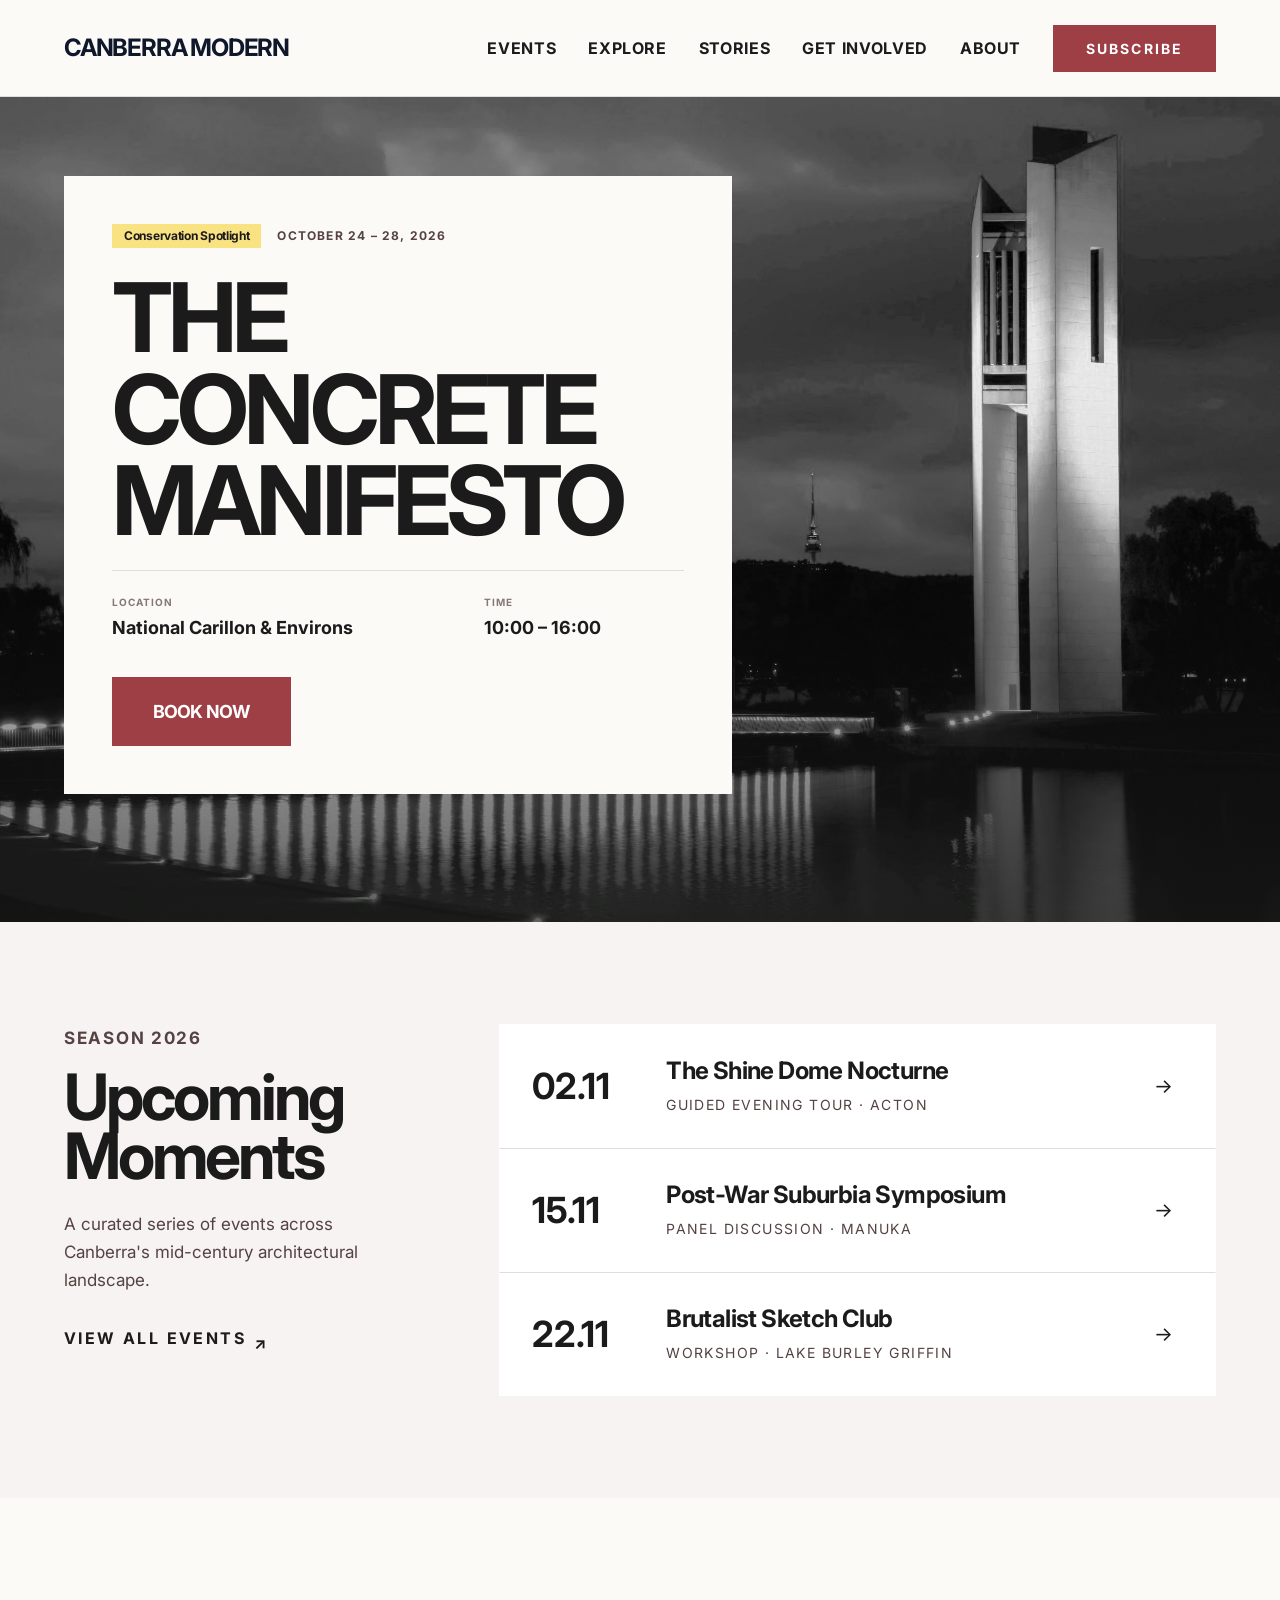
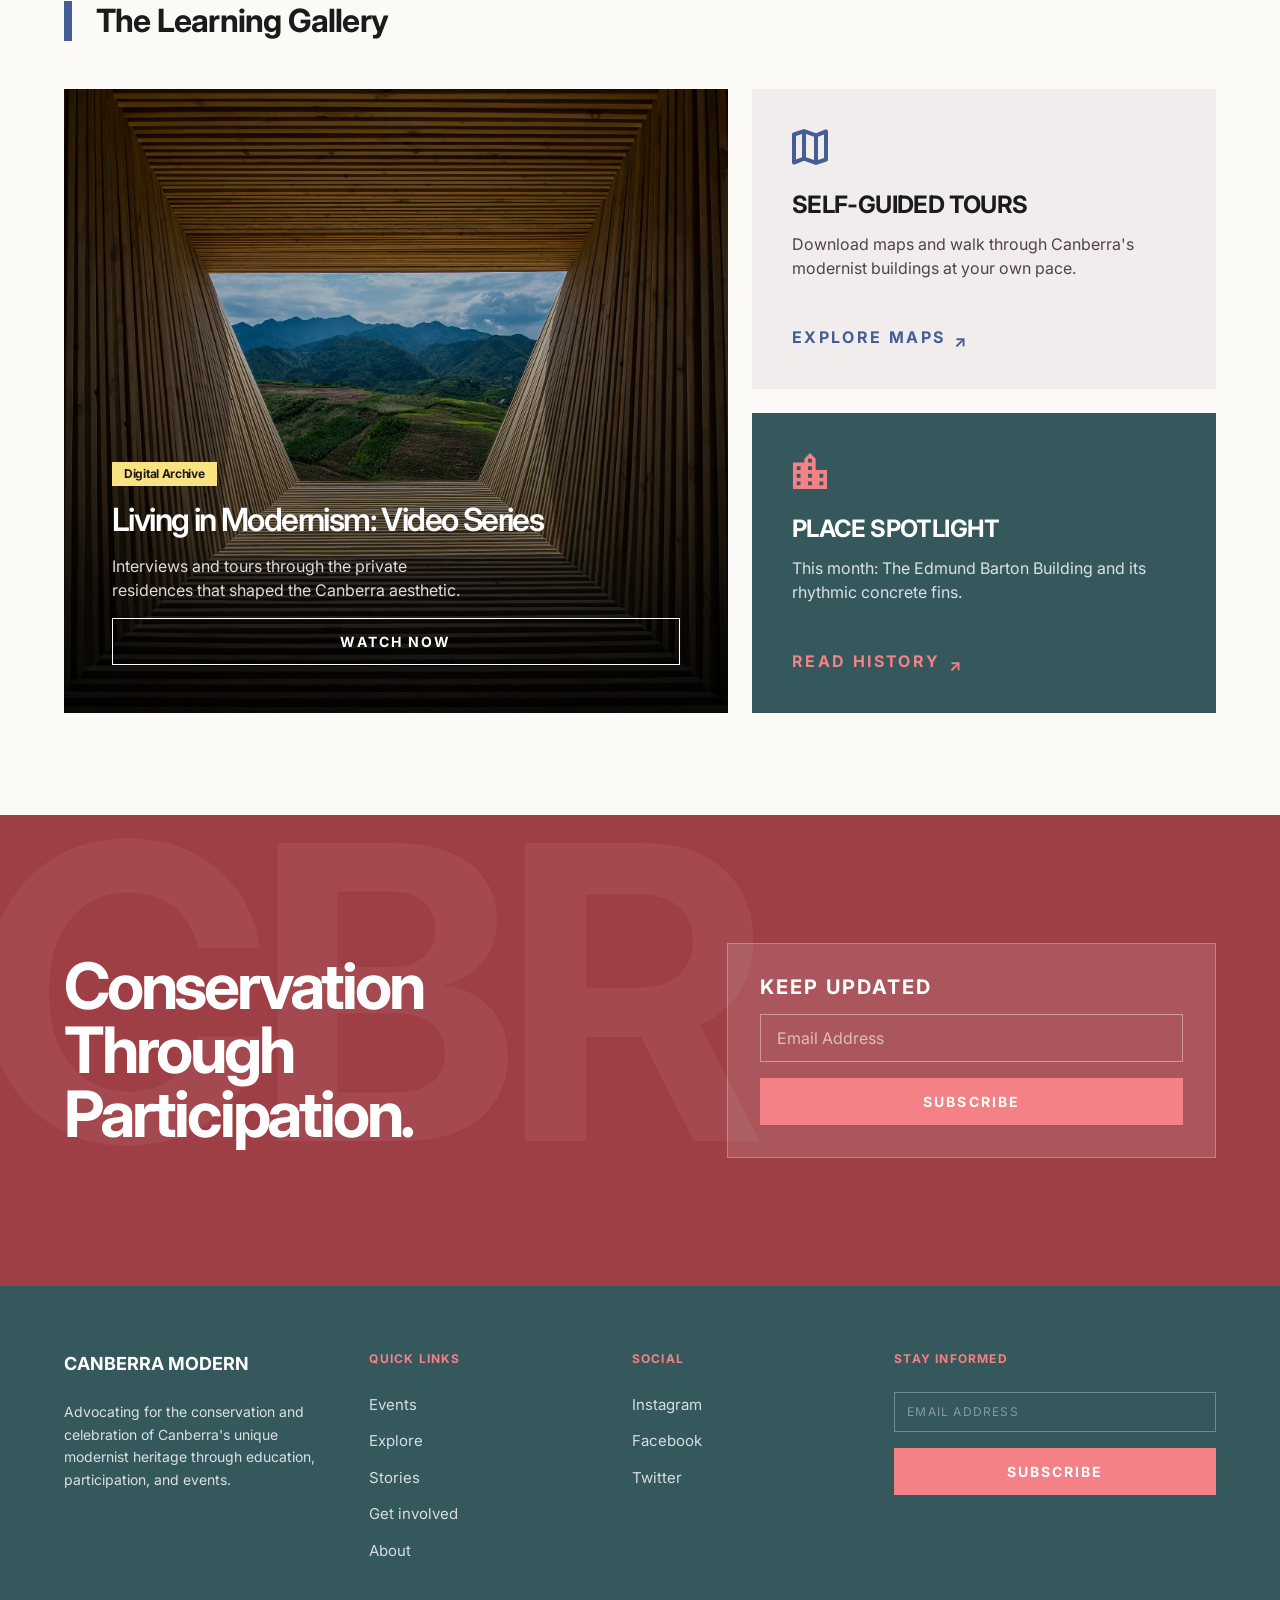
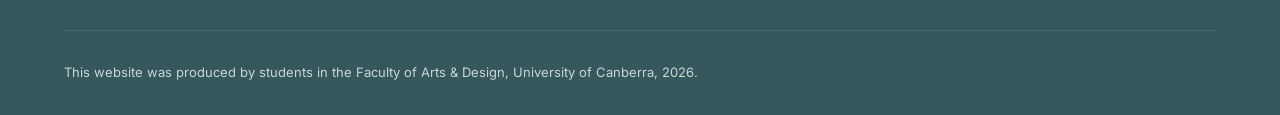
==== index.html @ 708bcdf6 "Move HTML files to root" ====
<!DOCTYPE html>
<html lang="en">
<head>
<meta charset="UTF-8" />
<meta name="viewport" content="width=device-width, initial-scale=1" />
<title>Canberra Modern: Conservation Through Participation</title>
<meta name="description" content="Canberra Modern advocates for the conservation and celebration of Canberra's unique modernist heritage through education, participation, and events." />
<link rel="stylesheet" href="assets/css/styles.css" />
<script src="assets/js/script.js" defer></script>
</head>
<body>

<a class="skip-link" href="#content">Skip to main content</a>

<header class="site-header">
  <div class="container site-header__inner">
    <a href="index.html" class="brand" aria-label="Canberra Modern home">CANBERRA MODERN</a>
    <nav class="nav-primary" aria-label="Primary">
      <ul class="nav-primary__list">
        <li><a class="nav-primary__link" href="events.html">Events</a></li>
        <li><a class="nav-primary__link" href="explore.html">Explore</a></li>
        <li><a class="nav-primary__link" href="stories.html">Stories</a></li>
        <li><a class="nav-primary__link" href="get-involved.html">Get involved</a></li>
        <li><a class="nav-primary__link" href="about.html">About</a></li>
      </ul>
      <a class="btn btn--strong" href="get-involved.html#subscribe">Subscribe</a>
    </nav>
    <button class="menu-button" type="button" data-menu-toggle aria-expanded="false" aria-controls="mobile-menu" aria-label="Open menu">
      <img src="assets/icons/menu-burger.svg" alt="" aria-hidden="true" />
    </button>
  </div>
</header>

<div class="mobile-menu" id="mobile-menu" data-menu aria-hidden="true">
  <div class="mobile-menu__top">
    <span class="brand">CANBERRA MODERN</span>
    <button class="mobile-menu__close" type="button" data-menu-close aria-label="Close menu">
      <img src="assets/icons/menu-close.svg" alt="" aria-hidden="true" />
    </button>
  </div>
  <ul class="mobile-menu__list">
    <li><a class="mobile-menu__link" href="events.html">Events</a></li>
    <li><a class="mobile-menu__link" href="explore.html">Explore</a></li>
    <li><a class="mobile-menu__link" href="stories.html">Stories</a></li>
    <li><a class="mobile-menu__link" href="get-involved.html">Get involved</a></li>
    <li><a class="mobile-menu__link" href="about.html">About</a></li>
  </ul>
  <a class="btn btn--strong mobile-menu__cta" href="get-involved.html#subscribe">Subscribe</a>
</div>

<main id="content">
<!-- Full-bleed hero with the feature card anchored to the bottom — events are the primary user pathway. -->
<section class="home-hero" aria-labelledby="feature-event">
  <div class="home-hero__bg">
    <img src="assets/images/hero-concrete-manifesto.png" alt="The National Carillon: three concrete columns rising above Lake Burley Griffin at dusk." />
  </div>
  <div class="home-hero__card-wrap">
    <div class="container">
      <div class="feature-card">
        <div class="feature-card__head">
          <span class="tag tag--spotlight">Conservation Spotlight</span>
          <span class="feature-card__date">October 24 &ndash; 28, 2026</span>
        </div>
        <h1 id="feature-event" class="feature-card__title">The<br>Concrete<br>Manifesto</h1>
        <dl class="home-hero__meta">
          <div>
            <dt>Location</dt>
            <dd>National Carillon &amp; Environs</dd>
          </div>
          <div>
            <dt>Time</dt>
            <dd>10:00 &ndash; 16:00</dd>
          </div>
        </dl>
        <a class="btn btn--feature" href="event-detail.html">Book Now</a>
      </div>
    </div>
  </div>
</section>

<section class="section section--band" aria-labelledby="upcoming">
  <div class="container">
    <div class="upcoming">
      <div class="upcoming__intro">
        <p class="eyebrow">Season 2026</p>
        <h2 id="upcoming">Upcoming<br>Moments</h2>
        <p>A curated series of events across Canberra's mid-century architectural landscape.</p>
        <a class="link-arrow link-arrow--ink upcoming__see-all" href="events.html">View all events <span class="arrow" aria-hidden="true">&#x2197;</span></a>
      </div>
      <div class="event-rows">
        <a class="event-row" href="event-detail.html">
          <span class="event-row__date">02.11</span>
          <div>
            <h3 class="event-row__title">The Shine Dome Nocturne</h3>
            <p class="event-row__meta">Guided Evening Tour &middot; Acton</p>
          </div>
          <span class="event-row__arrow" aria-hidden="true">&#x2192;</span>
        </a>
        <a class="event-row" href="event-detail.html">
          <span class="event-row__date">15.11</span>
          <div>
            <h3 class="event-row__title">Post-War Suburbia Symposium</h3>
            <p class="event-row__meta">Panel Discussion &middot; Manuka</p>
          </div>
          <span class="event-row__arrow" aria-hidden="true">&#x2192;</span>
        </a>
        <a class="event-row" href="event-detail.html">
          <span class="event-row__date">22.11</span>
          <div>
            <h3 class="event-row__title">Brutalist Sketch Club</h3>
            <p class="event-row__meta">Workshop &middot; Lake Burley Griffin</p>
          </div>
          <span class="event-row__arrow" aria-hidden="true">&#x2192;</span>
        </a>
      </div>
    </div>
  </div>
</section>

<section class="section" aria-labelledby="learning">
  <div class="container">
    <h2 id="learning" class="section-frame">The Learning Gallery</h2>
    <div class="learning">
      <article class="learning__feature">
        <img src="assets/images/living-modernism.png" alt="Interior of a modernist Canberra residence with timber details and split-level living spaces." />
        <div class="learning__feature-content">
          <span class="tag tag--spotlight">Digital Archive</span>
          <h3 class="learning__feature-title">Living in Modernism:
Video Series</h3>
          <p class="learning__feature-desc">Interviews and tours through the private residences that shaped the Canberra aesthetic.</p>
          <a class="btn btn--on-dark" href="stories.html">Watch Now</a>
        </div>
      </article>
      <div class="learning__side">
        <article class="learn-card">
          <div>
            <img class="learn-card__icon" src="assets/icons/tour-arrow.svg" alt="" />
            <h3 class="learn-card__title">Self-Guided Tours</h3>
            <p class="learn-card__desc">Download maps and walk through Canberra's modernist buildings at your own pace.</p>
          </div>
          <a class="link-arrow learn-card__link" href="stories.html">Explore Maps <span class="arrow" aria-hidden="true">&#x2197;</span></a>
        </article>
        <article class="learn-card learn-card--dark">
          <div>
            <img class="learn-card__icon learn-card__icon--amber" src="assets/icons/place-spotlight.svg" alt="" />
            <h3 class="learn-card__title">Place Spotlight</h3>
            <p class="learn-card__desc">This month: The Edmund Barton Building and its rhythmic concrete fins.</p>
          </div>
          <a class="link-arrow link-arrow--pink learn-card__link" href="explore.html">Read History <span class="arrow" aria-hidden="true">&#x2197;</span></a>
        </article>
      </div>
    </div>
  </div>
</section>

<!-- Subscribe CTA placed after editorial content, where engaged visitors land before leaving. -->
<section class="cta-band cta-band--red" aria-labelledby="participation">
  <span class="cta-band__watermark" aria-hidden="true">CBR</span>
  <div class="container">
    <div class="cta-band__inner">
      <h2 id="participation" class="cta-band__title">Conservation
Through
Participation.</h2>
      <form class="subscribe-card" data-subscribe-form novalidate>
        <h3 class="subscribe-card__title">Keep Updated</h3>
        <label class="sr-only" for="home-email">Email address</label>
        <input id="home-email" type="email" required placeholder="Email Address" />
        <button class="btn btn--primary btn--full" type="submit">Subscribe</button>
        <p class="form-feedback" data-form-feedback role="status" aria-live="polite"></p>
      </form>
    </div>
  </div>
</section>
</main>

<footer class="site-footer">
  <div class="container">
    <div class="site-footer__grid">
      <div>
        <p class="site-footer__brand">CANBERRA MODERN</p>
        <p class="site-footer__tagline">Advocating for the conservation and celebration of Canberra's unique modernist heritage through education, participation, and events.</p>
      </div>
      <div>
        <p class="site-footer__heading">Quick Links</p>
        <ul class="site-footer__links">
          <li><a href="events.html">Events</a></li>
          <li><a href="explore.html">Explore</a></li>
          <li><a href="stories.html">Stories</a></li>
          <li><a href="get-involved.html">Get involved</a></li>
          <li><a href="about.html">About</a></li>
        </ul>
      </div>
      <div>
        <p class="site-footer__heading">Social</p>
        <ul class="site-footer__links">
          <li><a href="#" aria-label="Canberra Modern on Instagram (coming soon)">Instagram</a></li>
          <li><a href="#" aria-label="Canberra Modern on Facebook (coming soon)">Facebook</a></li>
          <li><a href="#" aria-label="Canberra Modern on Twitter (coming soon)">Twitter</a></li>
        </ul>
      </div>
      <div>
        <p class="site-footer__heading">Stay Informed</p>
        <form class="site-footer__form" data-subscribe-form novalidate>
          <label class="sr-only" for="footer-email">Email address</label>
          <input id="footer-email" type="email" required placeholder="EMAIL ADDRESS" />
          <button class="btn btn--primary" type="submit">Subscribe</button>
          <p class="form-feedback" data-form-feedback role="status" aria-live="polite"></p>
        </form>
      </div>
    </div>
    <div class="site-footer__bottom">
      This website was produced by students in the Faculty of Arts &amp; Design, University of Canberra, 2026.
    </div>
  </div>
</footer>
</body>
</html>
---- assets/css/styles.css ----
﻿/*
   Canberra Modern Stylesheet
  
   Organisation:
     1. colours, typography, spacing
     2. Base (html / body)
     3. Layout / containers
     4. Header & navigation
     5. Mobile menu
     6. Buttons & links
     7. Tags / chips
     8. Forms
     9. Cards 
    10. Sections 
    11. Footer
    12. Page-specific blocks
    13. Responsive (tablet, mobile)
    14. Utilities
    */

@import url('https://fonts.googleapis.com/css2?family=Inter:ital,wght@0,400;0,500;0,600;0,700;0,800;1,400&display=swap');
@import url('./reset.css');

/*  1. colours, typography, spacing */

:root {
  /* colours */
  --color-bg:          #FBFAF7;   
  --color-card:        #F6F3F2;   
  --color-card-2:      #F0EDEC;   
  --color-card-alt:    #FCF9F8;   
  --color-card-hover:  #EBE6E4;   
  --color-white:       #FFFFFF;
  --color-line:        #E0DED8;   

  /* Ink */
  --color-text:        #1C1B1B;
  --color-muted:       #554242;

  /* Accent palette */
  --color-teal:        #34585C;   
  --color-blue:        #465D94;   
  --color-pink:        #F48186;   
  --color-yellow:      #F9E282;   
  --color-orange:      #EDA384;
  --color-red:         #9E3F45;

  /* Shadows */
  --shadow-sm:  0 1px 2px rgba(0,0,0,0.04);
  --shadow-md:  0 4px 12px rgba(0,0,0,0.06);
  --shadow-lg:  0 10px 30px rgba(0,0,0,0.10);

  /* semantic */
  --surface-page:           var(--color-bg);
  --surface-band:           var(--color-card);
  --surface-card:           var(--color-card-2);
  --surface-card-hover:     var(--color-card-hover);
  --surface-dark:           var(--color-teal);
  --surface-accent-warm:    var(--color-red);
  --surface-accent-cool:    var(--color-blue);

  --ink-strong:             var(--color-text);
  --ink-default:            var(--color-text);
  --ink-muted:              var(--color-muted);
  --ink-on-dark:            var(--color-white);

  --action-primary:         var(--color-pink);
  --action-primary-hover:   #E96E73;
  --action-strong:          var(--color-red);
  --action-strong-hover:    #6D1A23;
  --action-link:            var(--color-blue);
  --action-link-hover:      #3A4F80;

  --border-default:         var(--color-line);

  --focus-ring:             var(--color-blue);

  /* Tag palette */
  --tag-spotlight-bg:       var(--color-yellow);
  --tag-spotlight-ink:      var(--color-text);
  --tag-tour-bg:            var(--color-blue);
  --tag-tour-ink:           var(--color-white);
  --tag-video-bg:           #6E5E06;
  --tag-video-ink:          var(--color-white);
  --tag-news-bg:            #7087C1;
  --tag-news-ink:           var(--color-white);
  --tag-atrisk-bg:          var(--color-red);
  --tag-atrisk-ink:         var(--color-white);
  --tag-free-bg:            var(--color-card-2);
  --tag-free-ink:           var(--color-text);

  /* type */
  --font-sans:        'Inter', 'Helvetica Neue', Arial, Helvetica, sans-serif;
  --font-display:     'Inter', 'Helvetica Neue', Arial, Helvetica, sans-serif;

  /* Type scale */
  --type-hero:        clamp(3.5rem, 7vw, 8rem);
  --type-display:     clamp(3rem, 6vw, 6rem);
  --type-h1:          clamp(2.5rem, 4.5vw, 4.5rem);
  --type-h2:          clamp(2rem, 3.5vw, 3rem);
  --type-h3:          2.25rem;
  --type-h4:          1.5rem;
  --type-h5:          1.25rem;
  --type-date:        2.25rem;
  --type-body:        1rem;
  --type-body-lg:     1.125rem;
  --type-small:       0.875rem;
  --type-eyebrow:     0.75rem;
  --type-label:       0.625rem;

  /* Weights */
  --weight-regular:   400;
  --weight-medium:    500;
  --weight-semibold:  600;
  --weight-bold:      700;
  --weight-extrabold: 800;

  /* Line heights */
  --lh-tight:    1;
  --lh-snug:     1.1;
  --lh-normal:   1.5;
  --lh-loose:    1.625;
  --lh-meta:     1.625;

  /* Letter-spacing */
  --tracking-tight:    -0.05em;
  --tracking-snug:     -0.025em;
  --tracking-normal:   0;
  --tracking-wide:     0.1em;
  --tracking-wider:    0.15em;
  --tracking-widest:   0.2em;

  /* spacing */
  --space-0:  0;
  --space-1:  4px;
  --space-2:  8px;
  --space-3:  12px;
  --space-4:  16px;
  --space-5:  24px;
  --space-6:  32px;
  --space-7:  48px;
  --space-8:  64px;
  --space-9:  96px;
  --space-10: 128px;

  --container-max:   1216px;
  --container-pad:   clamp(16px, 4vw, 32px);
  --section-pad-y:   clamp(48px, 8vw, 128px);

  --radius-0:    0;
  --radius-1:    2px;
  --radius-2:    5px;
  --radius-pill: 999px;

  --tap-min: 44px;

  /* Motion */
  --ease-out:  cubic-bezier(0.2, 0, 0, 1);
  --dur-fast:  120ms;
  --dur:       180ms;
  --dur-slow:  320ms;
}

/* type classes */

.type-hero,
h1.hero {
  font-family: var(--font-display);
  font-weight: var(--weight-bold);
  font-size: var(--type-hero);
  line-height: var(--lh-tight);
  letter-spacing: var(--tracking-tight);
  color: var(--ink-strong);
}

.type-display {
  font-family: var(--font-display);
  font-weight: var(--weight-bold);
  font-size: var(--type-display);
  line-height: var(--lh-tight);
  letter-spacing: var(--tracking-tight);
  color: var(--ink-strong);
}

h1, .type-h1 {
  font-family: var(--font-display);
  font-weight: var(--weight-bold);
  font-size: var(--type-h1);
  line-height: var(--lh-tight);
  letter-spacing: var(--tracking-tight);
  color: var(--ink-strong);
}

h2, .type-h2 {
  font-family: var(--font-display);
  font-weight: var(--weight-bold);
  font-size: var(--type-h2);
  line-height: var(--lh-tight);
  letter-spacing: var(--tracking-snug);
  color: var(--ink-strong);
}

h3, .type-h3 {
  font-family: var(--font-display);
  font-weight: var(--weight-bold);
  font-size: var(--type-h3);
  line-height: 1.1;
  letter-spacing: var(--tracking-snug);
  color: var(--ink-strong);
}

h4, .type-h4 {
  font-family: var(--font-sans);
  font-weight: var(--weight-bold);
  font-size: var(--type-h4);
  line-height: 1.3;
  letter-spacing: var(--tracking-snug);
  color: var(--ink-strong);
}

h5, .type-h5 {
  font-family: var(--font-sans);
  font-weight: var(--weight-bold);
  font-size: var(--type-h5);
  line-height: 1.4;
  letter-spacing: 0;
  color: var(--ink-strong);
}

p, .type-body {
  font-family: var(--font-sans);
  font-weight: var(--weight-regular);
  font-size: var(--type-body);
  line-height: var(--lh-normal);
  color: var(--ink-default);
}

.type-body-lg {
  font-family: var(--font-sans);
  font-size: var(--type-body-lg);
  line-height: var(--lh-loose);
  color: var(--ink-default);
}

.type-small {
  font-family: var(--font-sans);
  font-size: var(--type-small);
  line-height: var(--lh-meta);
  color: var(--ink-muted);
}

.type-eyebrow {
  font-family: var(--font-sans);
  font-weight: var(--weight-bold);
  font-size: var(--type-eyebrow);
  line-height: 1.33;
  letter-spacing: var(--tracking-wide);
  text-transform: uppercase;
  color: var(--ink-strong);
}

.type-label {
  font-family: var(--font-sans);
  font-size: var(--type-label);
  line-height: 1.5;
  letter-spacing: var(--tracking-widest);
  text-transform: uppercase;
  color: var(--ink-muted);
}

.type-date {
  font-family: var(--font-display);
  font-weight: var(--weight-bold);
  font-size: var(--type-date);
  line-height: 1.1;
  letter-spacing: 0;
  color: var(--ink-strong);
}

.type-button {
  font-family: var(--font-sans);
  font-weight: var(--weight-bold);
  font-size: 1rem;
  line-height: 1.5;
  letter-spacing: var(--tracking-wider);
  text-transform: uppercase;
}

/* Quick utility classes */
.color-pink     { color: var(--color-pink); }
.color-sky      { color: var(--color-blue); }
.color-deep-red { color: var(--color-red); }
.color-teal     { color: var(--color-teal); }
.color-muted    { color: var(--ink-muted); }
.color-on-dark  { color: var(--ink-on-dark); }

/*  2. Base  */

html { scroll-behavior: smooth; }
body {
  background: var(--surface-page);
  color: var(--ink-default);
  font-family: var(--font-sans);
  font-size: var(--type-body);
  line-height: var(--lh-normal);
  min-height: 100vh;
  display: flex;
  flex-direction: column;
}
main { flex: 1 0 auto; display: block; }

/*  3. Layout helpers  */
.container {
  width: 100%;
  max-width: var(--container-max);
  margin-inline: auto;
  padding-inline: var(--container-pad);
}
.section {
  padding-block: var(--section-pad-y);
}
.section--band      { background: var(--surface-band); }
.section--dark      { background: var(--surface-dark); color: var(--ink-on-dark); }
.section--accent    { background: var(--surface-accent-warm); color: var(--ink-on-dark); }
.section--page-tone { background: var(--color-card-alt); }
.section--flush     { padding-block: 0; }
.section--snug      { padding-block: clamp(32px, 4vw, 56px); }

.eyebrow {
  font-family: var(--font-sans);
  font-weight: var(--weight-bold);
  font-size: var(--type-eyebrow);
  letter-spacing: var(--tracking-wide);
  text-transform: uppercase;
  color: var(--ink-muted);
}

.divider { height: 1px; background: var(--border-default); border: 0; }

/*  4. Header & navigation  */
.site-header {
  position: sticky; top: 0; z-index: 50;
  background: var(--surface-page);
  border-bottom: 1px solid var(--border-default);
}
.site-header__inner {
  display: flex; align-items: center; justify-content: space-between;
  height: 96px;
  gap: var(--space-6);
}
.brand {
  font-family: var(--font-display);
  font-weight: var(--weight-bold);
  font-size: 1.5rem;
  letter-spacing: var(--tracking-tight);
  color: #0F172A;
  text-transform: uppercase;
  white-space: nowrap;
}
.nav-primary {
  display: flex; gap: var(--space-6); align-items: center;
  margin-inline-start: auto;
}
.nav-primary__list {
  display: flex; gap: var(--space-6); align-items: center;
}
.nav-primary__link {
  font-weight: var(--weight-bold);
  font-size: 1rem;
  letter-spacing: 0.04em;
  text-transform: uppercase;
  color: var(--ink-strong);
  padding: var(--space-2) 0;
  border-bottom: 3px solid transparent;
  transition: color var(--dur) var(--ease-out), border-color var(--dur) var(--ease-out);
}
.nav-primary__link:hover { color: var(--action-link); }
.nav-primary__link[aria-current="page"] {
  border-bottom-color: var(--color-pink);
  color: var(--color-pink);
}
.menu-button {
  display: none;
  width: 44px; height: 44px;
  align-items: center; justify-content: center;
  margin-left: auto;
}
.menu-button img { width: 22px; height: 22px; }

/*  5. Mobile menu  */
.mobile-menu {
  position: fixed; inset: 0;
  background: var(--surface-page);
  z-index: 100;
  display: none;
  flex-direction: column;
  overflow-y: auto;
}
.mobile-menu[aria-hidden="false"] { display: flex; }
.mobile-menu__top {
  display: flex; align-items: center; justify-content: space-between;
  height: 72px;
  padding-inline: 24px;
}
.mobile-menu__close { width: 44px; height: 44px; display: inline-flex; align-items: center; justify-content: center; }
.mobile-menu__close img { width: 20px; height: 20px; }
.mobile-menu__list {
  display: flex; flex-direction: column;
  border-top: 1px solid var(--border-default);
}
.mobile-menu__link {
  display: block;
  padding: 24px;
  border-bottom: 1px solid var(--border-default);
  font-family: var(--font-display);
  font-weight: var(--weight-bold);
  font-size: 1.5rem;
  letter-spacing: var(--tracking-wide);
  text-transform: uppercase;
  color: var(--ink-strong);
}
.mobile-menu__link[aria-current="page"] { color: var(--color-pink); }
.mobile-menu__cta {
  margin: 24px;
}

/*  6. Buttons & links  */
.btn {
  display: inline-flex; align-items: center; justify-content: center;
  gap: var(--space-2);
  min-height: var(--tap-min);
  padding: 12px 32px;
  font-family: var(--font-sans);
  font-weight: var(--weight-bold);
  font-size: 0.875rem;
  letter-spacing: var(--tracking-wider);
  text-transform: uppercase;
  border: 1px solid transparent;
  cursor: pointer;
  transition: background-color var(--dur) var(--ease-out), color var(--dur) var(--ease-out),
              transform var(--dur) var(--ease-out), border-color var(--dur) var(--ease-out);
}
.btn:active { transform: scale(0.985); }

.btn--primary {
  background: var(--action-primary);
  color: var(--color-white);
}
.btn--primary:hover { background: var(--action-primary-hover); }

.btn--strong {
  background: var(--action-strong);
  color: var(--color-white);
}
.btn--strong:hover { background: var(--action-strong-hover); }

.btn--feature {  /* book now hero */
  background: var(--color-red);
  color: var(--color-white);
  padding: 20px 40px;
  font-size: 1.125rem;
  letter-spacing: var(--tracking-tight);
}

.btn--ghost {
  background: transparent;
  color: var(--ink-strong);
  border-color: var(--ink-strong);
}
.btn--ghost:hover { background: var(--ink-strong); color: var(--surface-page); }

.btn--on-dark {
  background: transparent;
  color: var(--color-white);
  border-color: var(--color-white);
}
.btn--on-dark:hover { background: var(--color-white); color: var(--surface-dark); }

.btn--full { width: 100%; }

/* Arrow link — recurring brand link style */
.link-arrow {
  display: inline-flex; align-items: center; gap: var(--space-2);
  font-weight: var(--weight-bold);
  font-size: 1rem;
  letter-spacing: var(--tracking-wider);
  text-transform: uppercase;
  color: var(--action-link);
  transition: color var(--dur) var(--ease-out), letter-spacing var(--dur) var(--ease-out);
}
.link-arrow .arrow {
  display: inline-block;
  transition: transform var(--dur) var(--ease-out);
  width: 15px; height: 15px;
}
.link-arrow:hover { letter-spacing: 0.2em; }
.link-arrow:hover .arrow { transform: translate(2px, -2px); }

.link-arrow--pink  { color: var(--color-pink); }
.link-arrow--white { color: var(--color-white); }
.link-arrow--ink   { color: var(--ink-strong); }

/*  7. Tags / chips  */
.tag {
  display: inline-flex; align-items: center;
  padding: 4px 12px;
  font-family: var(--font-sans);
  font-weight: var(--weight-bold);
  font-size: var(--type-eyebrow);
  letter-spacing: var(--tracking-snug);
  line-height: 16px;
  text-transform: none;
}
.tag--spotlight { background: var(--tag-spotlight-bg); color: var(--tag-spotlight-ink); }
.tag--tour      { background: var(--tag-tour-bg);      color: var(--tag-tour-ink);
                  letter-spacing: var(--tracking-wide); text-transform: uppercase; font-size: var(--type-label); padding: 8px 16px; }
.tag--video     { background: var(--tag-video-bg);     color: var(--tag-video-ink);
                  letter-spacing: var(--tracking-wide); text-transform: uppercase; font-size: var(--type-label); padding: 8px 16px; }
.tag--news      { background: var(--tag-news-bg);      color: var(--tag-news-ink);
                  letter-spacing: var(--tracking-wide); text-transform: uppercase; font-size: var(--type-label); padding: 8px 16px; }
.tag--atrisk    { background: var(--tag-atrisk-bg);    color: var(--tag-atrisk-ink);
                  letter-spacing: var(--tracking-wide); text-transform: uppercase; font-size: var(--type-label); padding: 8px 16px; }
.tag--free      { background: var(--tag-free-bg);      color: var(--tag-free-ink);
                  letter-spacing: var(--tracking-wide); text-transform: uppercase; }
.tag--campaign  { background: var(--color-yellow);     color: var(--color-text);
                  letter-spacing: var(--tracking-wide); text-transform: uppercase; }

/* Filter chips */
.chips {
  display: flex; flex-wrap: wrap; gap: var(--space-3);
}
.chip {
  display: inline-flex; align-items: center;
  min-height: 40px;
  padding: 8px 18px;
  font-weight: var(--weight-bold);
  font-size: 0.875rem;
  letter-spacing: 0.04em;
  text-transform: uppercase;
  background: transparent;
  color: var(--ink-strong);
  border: 1px solid var(--border-default);
  cursor: pointer;
  transition: all var(--dur) var(--ease-out);
}
.chip:hover { border-color: var(--ink-strong); }
.chip[aria-pressed="true"] {
  background: var(--ink-strong);
  color: var(--surface-page);
  border-color: var(--ink-strong);
}

/*  8. Forms  */
.field {
  display: flex; flex-direction: column;
  gap: var(--space-2);
}
.field__label {
  font-size: var(--type-eyebrow);
  font-weight: var(--weight-bold);
  letter-spacing: var(--tracking-wide);
  text-transform: uppercase;
  color: var(--ink-muted);
}
.field__input,
.field input[type="email"],
.field input[type="text"],
.field input[type="search"],
.field textarea,
.field select {
  width: 100%;
  min-height: 48px;
  padding: 12px 16px;
  background: transparent;
  border: 1px solid var(--border-default);
  font-size: 1rem;
  color: var(--ink-strong);
  letter-spacing: 0.02em;
  transition: border-color var(--dur) var(--ease-out);
}
.field input:focus, .field textarea:focus, .field select:focus {
  outline: none; border-color: var(--color-blue);
}
.field--on-dark .field__input,
.field--on-dark input,
.field--on-dark textarea {
  border-color: rgba(255,255,255,0.3);
  color: var(--color-white);
}
.field--on-dark input::placeholder { color: rgba(255,255,255,0.5); letter-spacing: var(--tracking-wide); text-transform: uppercase; font-size: 0.75rem; }

.search-bar {
  display: flex; align-items: center; gap: var(--space-3);
  border: 1px solid var(--border-default);
  padding: 12px 20px;
  background: var(--color-white);
}
.search-bar input { flex: 1; border: 0; outline: none; background: transparent; min-height: 32px; }
.search-bar__icon { font-size: 1.125rem; color: var(--ink-muted); }

.form-feedback {
  margin-top: var(--space-3);
  padding: var(--space-3) var(--space-4);
  font-size: 0.875rem;
}
.form-feedback[data-state="success"] { background: rgba(52,88,92,0.1);  color: var(--color-teal); }
.form-feedback[data-state="error"]   { background: rgba(158,63,69,0.1); color: var(--color-red); }
.form-feedback:empty { display: none; }

/*  9. Cards  */

/* event row */
.event-row {
  display: grid;
  grid-template-columns: 110px 1fr 32px;
  align-items: center;
  gap: var(--space-5);
  padding: 32px;
  background: var(--color-white);
  border: 1px solid transparent;
  box-shadow: inset 4px 0 0 transparent;
  transition: background var(--dur) var(--ease-out),
              box-shadow var(--dur) var(--ease-out);
}
.event-row + .event-row { border-top: 1px solid var(--border-default); }
.event-row:hover,
.event-row:focus-visible {
  background: var(--surface-card);
  box-shadow: inset 4px 0 0 var(--color-red);
  outline: none;
}
.event-row__date {
  font-family: var(--font-display);
  font-weight: var(--weight-bold);
  font-size: var(--type-date);
  color: var(--ink-strong);
  letter-spacing: 0;
  line-height: 1;
}
.event-row__title {
  font-size: 1.5rem;
  font-weight: var(--weight-bold);
  color: var(--ink-strong);
  letter-spacing: var(--tracking-snug);
  line-height: 1.2;
  margin-bottom: 8px;
}
.event-row__meta {
  font-size: 0.875rem;
  letter-spacing: var(--tracking-wide);
  text-transform: uppercase;
  color: var(--ink-muted);
}
.event-row__arrow {
  display: inline-flex;
  width: 24px; height: 24px;
  align-items: center; justify-content: center;
  color: var(--ink-strong);
  font-size: 1.25rem;
  transition: transform var(--dur) var(--ease-out);
}
.event-row:hover .event-row__arrow,
.event-row:focus-visible .event-row__arrow { transform: translateX(4px); }

.card {
  display: flex; flex-direction: column;
  background: var(--surface-page);
}
.card__media {
  position: relative;
  aspect-ratio: 4 / 5;
  background: var(--surface-card);
  overflow: hidden;
}
.card__media img {
  width: 100%; height: 100%;
  object-fit: cover;
  transition: transform var(--dur-slow) var(--ease-out);
}
.card:hover .card__media img { transform: scale(1.03); }
.card__media .tag {
  position: absolute; top: 0; left: 0;
}
.card__body { padding-top: 24px; display: flex; flex-direction: column; gap: 12px; }
.card__eyebrow {
  font-size: var(--type-label);
  font-weight: var(--weight-bold);
  letter-spacing: var(--tracking-wide);
  text-transform: uppercase;
  color: var(--ink-muted);
}
.card__title {
  font-family: var(--font-display);
  font-weight: var(--weight-bold);
  font-size: 1.5rem;
  letter-spacing: var(--tracking-snug);
  line-height: 1.2;
  color: var(--ink-strong);
}
.card__desc {
  font-size: 0.875rem;
  line-height: 1.625;
  color: var(--ink-muted);
}
.card__actions {
  margin-top: var(--space-3);
  display: flex; gap: var(--space-4); align-items: center;
}

.card-grid {
  display: grid;
  grid-template-columns: repeat(3, 1fr);
  gap: clamp(24px, 4vw, 48px);
}

/* Play affordance for video cards */
.play-affordance {
  position: absolute; inset: 0;
  display: grid; place-items: center;
  pointer-events: none;
}
.play-affordance::after {
  content: "";
  width: 64px; height: 64px;
  background: var(--color-white);
  display: block;
  clip-path: polygon(0 0, 100% 50%, 0 100%);
  opacity: 0.95;
  transform: translateX(8px) scale(0.55);
  transform-origin: center;
}
.play-affordance__wrap {
  position: absolute; inset: 0;
  display: grid; place-items: center;
}
.play-affordance__wrap img {
  width: 52px; height: 52px;
}

/* learn cards */
.learn-card {
  display: flex; flex-direction: column; justify-content: space-between;
  padding: 40px;
  min-height: 300px;
  background: var(--surface-card);
  transition: background var(--dur) var(--ease-out), box-shadow var(--dur) var(--ease-out);
}
.learn-card:hover,
.learn-card:focus-within { background: var(--surface-card-hover); box-shadow: var(--shadow-md); }
.learn-card--dark { background: var(--surface-dark); color: var(--ink-on-dark); }
.learn-card--dark:hover,
.learn-card--dark:focus-within { background: #3a6165; box-shadow: var(--shadow-md); }
.learn-card__icon { width: 36px; height: 36px; margin-bottom: 24px; }
.learn-card--dark .learn-card__icon { filter: brightness(0) invert(1); }
.learn-card--dark .learn-card__icon--amber { filter: none; }
.learn-card__title {
  font-size: 1.5rem; font-weight: var(--weight-bold);
  line-height: 1.3; letter-spacing: var(--tracking-snug);
  text-transform: uppercase;
  margin-bottom: 12px;
}
.learn-card--dark .learn-card__title { color: var(--color-white); }
.learn-card__desc {
  font-size: 1rem; line-height: 1.5;
  color: var(--ink-muted);
}
.learn-card--dark .learn-card__desc { color: rgba(255,255,255,0.82); }
.learn-card__link { margin-top: 28px; }

/*  10. Sections  */

.feature-card {
  position: relative;
  background: var(--color-bg);
  padding: 48px;
  max-width: 680px;
  display: flex; flex-direction: column; gap: 24px;
  z-index: 1;
}
.feature-card__head {
  display: flex; flex-wrap: wrap; align-items: center; gap: 16px;
}
.feature-card__date {
  font-weight: var(--weight-bold);
  font-size: 0.75rem;
  letter-spacing: var(--tracking-wide);
  text-transform: uppercase;
  color: var(--ink-muted);
}
.feature-card__title {
  font-family: var(--font-display);
  font-weight: var(--weight-bold);
  font-size: var(--type-display);
  letter-spacing: var(--tracking-tight);
  line-height: 0.95;
  color: var(--ink-strong);
  white-space: pre-line;
  text-transform: uppercase;
}
.feature-card__meta {
  display: grid; grid-template-columns: repeat(2, max-content); gap: 48px;
}
.feature-card__meta dt {
  font-size: 0.625rem;
  letter-spacing: 0.1em;
  text-transform: uppercase;
  color: var(--ink-strong);
  opacity: 0.6;
  margin-bottom: 4px;
}
.feature-card__meta dd {
  font-weight: var(--weight-bold);
  font-size: 1.125rem;
  color: var(--ink-strong);
}
.feature-card .btn { align-self: flex-start; margin-top: var(--space-3); }

/* home hero */
.home-hero {
  position: relative;
  min-height: 825px;
  overflow: hidden;
  background: var(--ink-strong);
  display: flex;
  align-items: flex-end;
}
.home-hero__bg {
  position: absolute; inset: 0;
  overflow: hidden;
}
.home-hero__bg img {
  width: 100%; height: 100%;
  object-fit: cover;
  object-position: center 25%;
  display: block;
  transform: scaleX(-1);
}
.home-hero::after {
  content: "";
  position: absolute; inset: 0;
  background: linear-gradient(to top, rgba(26,28,26,0.7) 0%, rgba(26,28,26,0.1) 55%, transparent 100%);
  pointer-events: none;
}
.home-hero__card-wrap {
  position: relative;
  z-index: 1;
  width: 100%;
  padding-bottom: clamp(80px, 10vw, 140px);
}
.home-hero .feature-card {
  width: clamp(320px, 58%, 760px);
  max-width: none;
  background: var(--surface-page);
}
.home-hero .feature-card__title {
  font-size: clamp(3rem, 7.5vw, 6rem);
}

.home-hero__meta {
  display: grid;
  grid-template-columns: auto auto;
  gap: 0 48px;
  margin: 0;
  padding-top: 24px;
  border-top: 1px solid var(--border-default);
}
.home-hero__meta div {
  display: flex; flex-direction: column; gap: 4px;
}
.home-hero__meta dt {
  font-size: var(--type-label);
  font-weight: var(--weight-bold);
  letter-spacing: var(--tracking-wide);
  text-transform: uppercase;
  color: var(--ink-muted);
  opacity: 0.7;
}
.home-hero__meta dd {
  font-weight: var(--weight-bold);
  font-size: 1.125rem;
  color: var(--ink-strong);
  margin: 0;
}

.upcoming__intro h2 {
  font-size: clamp(2.5rem, 5vw, 4rem);
  line-height: 0.92;
  letter-spacing: var(--tracking-tight);
  margin-top: 16px;
}
.upcoming__intro .eyebrow { margin: 0; }

.upcoming__see-all { margin-top: 32px; }

.hero-text__hint {
  display: flex; align-items: center; gap: 16px;
  margin-top: 24px;
  font-weight: var(--weight-bold);
  font-size: 1rem;
  letter-spacing: var(--tracking-wider);
  text-transform: uppercase;
  color: var(--color-red);
}
.hero-text__hint::after {
  content: "";
  flex: 1;
  height: 1px;
  background: var(--color-red);
}


/* Upcoming Moments two-column layout */
.upcoming {
  display: grid; grid-template-columns: 1fr 2fr;
  gap: clamp(24px, 6vw, 96px);
}
.upcoming__intro h2 { white-space: pre-line; }
.upcoming__intro p { color: var(--ink-muted); margin-top: 24px; margin-bottom: 0; font-size: 1.0625rem; line-height: 1.65; }

.learning {
  display: grid; grid-template-columns: 1.43fr 1fr;
  gap: 24px;
}
.learning__feature {
  position: relative;
  min-height: 600px;
  overflow: hidden;
  background: var(--color-blue);
  color: var(--color-white);
}
.learning__feature img { position: absolute; inset: 0; width: 100%; height: 100%; object-fit: cover; }
.learning__feature::after {
  content: "";
  position: absolute; inset: 0;
  background: linear-gradient(to top, rgba(0,0,0,0.82) 0%, rgba(0,0,0,0.25) 55%, transparent 100%);
}
.learning__feature-content {
  position: relative;
  padding: 48px;
  height: 100%;
  display: flex; flex-direction: column; justify-content: flex-end;
  gap: 16px;
  z-index: 1;
}
.learning__feature-title {
  font-family: var(--font-display);
  font-weight: var(--weight-semibold);
  font-size: clamp(1.5rem, 2.5vw, 2.25rem);
  line-height: 1.1;
  letter-spacing: var(--tracking-tight);
  color: var(--color-white);
}
.learning__feature-desc { font-size: 1rem; line-height: 1.5; color: rgba(255,255,255,0.85); max-width: 36ch; }
.learning__side {
  display: grid; grid-template-rows: 1fr 1fr; gap: 24px;
}
.learning__feature .tag { position: relative; align-self: flex-start; }

.section-frame {
  border: 0;
  border-left: 8px solid var(--color-blue);
  padding: 4px 0 4px 24px;
  display: inline-flex; align-items: center;
  font-family: var(--font-display);
  font-weight: var(--weight-bold);
  font-size: clamp(1.5rem, 2.5vw, 2.25rem);
  letter-spacing: var(--tracking-snug);
  color: var(--ink-strong);
  margin-bottom: 48px;
}

/* Tabs (Stories) */
.tabs {
  display: flex; flex-wrap: wrap; gap: 0;
  margin-top: 32px;
}
.tab {
  padding: 0 0 10px;
  margin-right: 32px;
  font-weight: var(--weight-bold);
  font-size: 0.8125rem;
  letter-spacing: 0.08em;
  text-transform: uppercase;
  background: transparent;
  color: var(--ink-muted);
  border: 0;
  border-bottom: 2px solid transparent;
  transition: color var(--dur) var(--ease-out), border-color var(--dur) var(--ease-out);
}
.tab:last-child { margin-right: 0; }
.tab[aria-pressed="true"] { color: var(--color-red); border-bottom-color: var(--color-red); }
.tab:hover:not([aria-pressed="true"]) { color: var(--ink-strong); }
.stories-divider { border: 0; border-top: 1px solid var(--border-default); margin: 24px 0 0; }

/* Toggle filter (Upcoming / Past Events) */
.toggle-rail {
  display: flex; flex-wrap: wrap; gap: var(--space-7);
  padding-bottom: 16px;
  border-bottom: 1px solid var(--border-default);
  align-items: flex-end;
  justify-content: space-between;
}
.toggle-filter {
  display: flex; gap: 48px;
}
.toggle-filter button {
  font-family: var(--font-display);
  font-weight: var(--weight-bold);
  font-size: clamp(1.5rem, 2.5vw, 1.875rem);
  letter-spacing: var(--tracking-snug);
  color: #DBC0C0;
  background: transparent;
  padding: 0;
  border-bottom: 2px solid transparent;
}
.toggle-filter button[aria-pressed="true"] {
  color: var(--ink-strong);
  border-bottom-color: var(--color-red);
}

/* Accordion (event detail practical info) */
.accordion details {
  border-bottom: 1px solid var(--border-default);
}
.accordion summary {
  list-style: none;
  display: flex; justify-content: space-between; align-items: center;
  padding: 24px 0;
  font-weight: var(--weight-bold);
  font-size: 1.125rem;
  cursor: pointer;
  transition: color var(--dur) var(--ease-out);
}
.accordion summary::-webkit-details-marker { display: none; }
.accordion summary::after {
  content: "+";
  font-size: 1.5rem; font-weight: var(--weight-regular);
  transition: transform var(--dur) var(--ease-out);
}
.accordion details[open] summary::after { content: "−"; }
.accordion details[open] summary { color: var(--color-blue); }
.accordion__content {
  padding: 0 0 24px 0;
  color: var(--ink-muted);
  font-size: 0.9375rem;
  line-height: 1.7;
  max-width: 64ch;
}

/* CTA band */
.cta-band {
  position: relative;
  overflow: hidden;
  padding-block: clamp(72px, 10vw, 128px);
}
.cta-band--red { background: var(--color-red); color: var(--color-white); }
.cta-band--teal { background: var(--color-teal); color: var(--color-white); }
.cta-band--blue { background: var(--color-blue); color: var(--color-white); }
.cta-band--blue .cta-band__title { color: var(--color-white); }
.cta-band--blue .cta-band__title .accent { color: var(--color-pink); }
.cta-band__inner {
  display: grid;
  grid-template-columns: 1.2fr 1fr;
  gap: clamp(24px, 6vw, 96px);
  align-items: center;
  position: relative; z-index: 1;
}
.cta-band__title {
  font-family: var(--font-display);
  font-weight: var(--weight-bold);
  font-size: clamp(2.5rem, 5vw, 4.5rem);
  line-height: 1;
  letter-spacing: var(--tracking-tight);
  white-space: pre-line;
  color: inherit;
}

/* inherit through h/p resets on dark backgrounds */
.cta-band h1, .cta-band h2, .cta-band h3 { color: inherit; }
.cta-band p { color: inherit; }
.cta-band__watermark {
  position: absolute;
  font-family: var(--font-display);
  font-weight: var(--weight-bold);
  font-size: clamp(200px, 32vw, 480px);
  line-height: 1.05;
  letter-spacing: -0.04em;
  color: var(--color-white);
  opacity: 0.05;
  top: -8%;
  left: -2%;
  pointer-events: none;
  white-space: nowrap;
  user-select: none;
}
.subscribe-card {
  position: relative;
  padding: 32px;
  background: rgba(255,255,255,0.12);
  border: 1px solid rgba(255,255,255,0.25);
  display: flex; flex-direction: column; gap: 16px;
}
.subscribe-card__title {
  font-weight: var(--weight-bold);
  font-size: 1.25rem;
  letter-spacing: 0.1em;
  text-transform: uppercase;
  color: inherit;
}
.subscribe-card input {
  width: 100%;
  height: 48px;
  background: transparent;
  border: 1px solid rgba(255,255,255,0.4);
  padding: 0 16px;
  color: var(--color-white);
}
.subscribe-card input::placeholder { color: rgba(255,255,255,0.6); }

/* Membership CTA (Become a Modern Advocate) */
.membership {
  position: relative;
  background: var(--color-blue);
  color: var(--color-white);
  overflow: hidden;
  padding-block: clamp(72px, 10vw, 128px);
}
.membership__pattern {
  position: absolute; inset: 0;
  background: url('../images/cta-pattern.png') center / cover no-repeat;
  opacity: 0.2;
  pointer-events: none;
}
.membership__inner {
  position: relative;
  display: grid; grid-template-columns: 1.5fr 1fr;
  gap: 48px; align-items: center;
}
.membership__title {
  font-family: var(--font-display);
  font-weight: var(--weight-bold);
  font-size: clamp(2.5rem, 5vw, 4rem);
  line-height: 1.05;
  letter-spacing: var(--tracking-tight);
  white-space: pre-line;
}


/* context cards */
.context-grid {
  display: grid; grid-template-columns: repeat(3, 1fr); gap: 24px;
}
.context-card {
  padding: 28px;
  background: var(--surface-card);
  display: flex; flex-direction: column; gap: 12px;
  border-top: 3px solid var(--border-default);
}
.context-card__desc { font-size: 0.9375rem; color: var(--ink-muted); line-height: 1.6; }



/*  11. Footer  */
.site-footer {
  background: var(--surface-dark);
  color: var(--color-white);
  padding-block: 64px 32px;
  margin-top: auto;
}
.site-footer__grid {
  display: grid; grid-template-columns: 1.2fr 1fr 1fr 1.5fr;
  gap: 48px;
}
.site-footer__brand {
  font-family: var(--font-display);
  font-weight: var(--weight-bold);
  font-size: 1.125rem;
  letter-spacing: 0;
  color: var(--color-white);
}
.site-footer__tagline {
  font-size: 0.875rem;
  line-height: 1.625;
  color: rgba(255,255,255,0.82);
  margin-top: 24px;
}
.site-footer__heading {
  font-weight: var(--weight-bold);
  font-size: var(--type-eyebrow);
  letter-spacing: var(--tracking-wide);
  text-transform: uppercase;
  margin-bottom: 24px;
  color: var(--color-pink);
}
.site-footer__links li { margin-bottom: 12px; }
.site-footer__links a {
  font-size: 0.9375rem;
  color: rgba(255,255,255,0.8);
  transition: color var(--dur) var(--ease-out);
}
.site-footer__links a:hover { color: var(--color-pink); }
.site-footer__form {
  display: flex; flex-direction: column; gap: 16px;
}
.site-footer__form input {
  width: 100%; height: 40px;
  background: transparent;
  border: 1px solid rgba(255,255,255,0.3);
  padding: 0 12px;
  color: var(--color-white);
  font-size: 0.75rem;
  letter-spacing: 0.1em;
  text-transform: uppercase;
}
.site-footer__form input::placeholder { color: rgba(255,255,255,0.4); }
.site-footer__bottom {
  margin-top: 56px;
  padding-top: 32px;
  border-top: 1px solid rgba(255,255,255,0.1);
  font-size: 0.8125rem;
  color: rgba(255,255,255,0.75);
  text-align: left;
}

/*  12. Explore page  */

.explore-intro {
  padding-block: clamp(28px, 4vw, 48px);
  border-bottom: 1px solid var(--border-default);
}
.explore-intro__inner {
  display: grid;
  grid-template-columns: 1fr 1.3fr;
  gap: clamp(24px, 5vw, 72px);
  align-items: start;
}
.explore-intro__title {
  font-family: var(--font-display);
  font-weight: var(--weight-bold);
  font-size: clamp(2.25rem, 4.5vw, 4rem);
  letter-spacing: var(--tracking-tight);
  line-height: 0.92;
  text-transform: uppercase;
  color: var(--ink-strong);
  margin: 0 0 14px;
  white-space: pre-line;
}
.explore-intro__stat {
  font-weight: var(--weight-bold);
  font-size: 0.875rem;
  letter-spacing: var(--tracking-wider);
  text-transform: uppercase;
  color: var(--color-red);
  margin: 0;
  padding-top: 14px;
  border-top: 1px solid var(--color-red);
}
.explore-intro__lede {
  font-size: 1.0625rem;
  line-height: 1.65;
  color: var(--ink-muted);
  margin: 0;
  max-width: 52ch;
}

/* Featured place module */
.explore-featured {
  padding-block: clamp(32px, 4vw, 56px);
  border-bottom: 1px solid var(--border-default);
}
.place-feature {
  display: grid;
  grid-template-columns: 1fr 1fr;
  gap: 0;
  overflow: hidden;
  border: 1px solid var(--border-default);
}
.place-feature__media {
  aspect-ratio: 3 / 2;
  overflow: hidden;
  background: var(--surface-card);
}
.place-feature__media img {
  width: 100%; height: 100%;
  object-fit: cover;
  transition: transform var(--dur-slow) var(--ease-out);
}
.place-feature__body {
  padding: clamp(32px, 4.5vw, 56px);
  background: var(--color-card);
  display: flex;
  flex-direction: column;
  gap: 16px;
  justify-content: center;
  border-left: 5px solid var(--color-yellow);
}
.place-feature__meta {
  display: flex; align-items: center; gap: 16px; flex-wrap: wrap;
}
.place-feature__eyebrow {
  font-size: var(--type-label);
  font-weight: var(--weight-bold);
  letter-spacing: var(--tracking-wide);
  text-transform: uppercase;
  color: var(--ink-muted);
  margin: 0;
}
.place-feature__title {
  font-family: var(--font-display);
  font-weight: var(--weight-bold);
  font-size: clamp(2rem, 3.5vw, 3.25rem);
  letter-spacing: var(--tracking-tight);
  line-height: 0.95;
  color: var(--ink-strong);
  margin: 0;
}
.place-feature__desc {
  font-size: 1rem;
  line-height: 1.65;
  color: var(--ink-muted);
  max-width: 44ch;
  margin: 0;
}
.place-feature__actions {
  display: flex; gap: 20px; align-items: center; flex-wrap: wrap;
  margin-top: 8px;
}

/* browse controls */
.explore-browse-controls {
  padding-block: clamp(20px, 3vw, 36px);
  border-bottom: 1px solid var(--border-default);
}
.explore-browse-controls__label {
  margin-bottom: 16px;
}

/* campaigns */
.campaigns {
  padding-block: clamp(32px, 4vw, 56px);
  border-bottom: 1px solid var(--border-default);
}
.campaigns__head {
  display: grid;
  grid-template-columns: 1fr 1.4fr;
  gap: clamp(24px, 5vw, 72px);
  align-items: start;
  margin-bottom: clamp(28px, 4vw, 44px);
  padding-bottom: clamp(20px, 3vw, 28px);
  border-bottom: 1px solid var(--border-default);
}
.campaigns__title {
  font-family: var(--font-display);
  font-weight: var(--weight-bold);
  font-size: clamp(1.75rem, 3vw, 2.5rem);
  letter-spacing: var(--tracking-tight);
  line-height: 1;
  color: var(--ink-strong);
  text-transform: uppercase;
  margin: 0;
}
.campaigns__intro {
  font-size: 1.0625rem;
  line-height: 1.65;
  color: var(--ink-muted);
  margin: 0;
  max-width: 52ch;
}
.campaigns__grid {
  display: grid;
  grid-template-columns: repeat(3, 1fr);
  gap: clamp(20px, 3vw, 32px);
}
.campaign-card {
  display: flex;
  flex-direction: column;
  background: var(--surface-page);
  border: 1px solid var(--border-default);
}
.campaign-card--featured {
  border-top: 4px solid var(--color-red);
}
.campaign-card__media {
  position: relative;
  aspect-ratio: 1 / 1;
  overflow: hidden;
  background: var(--surface-card);
}
.campaign-card__media img {
  width: 100%; height: 100%;
  object-fit: cover;
  transition: transform var(--dur-slow) var(--ease-out);
}
.campaign-card:hover .campaign-card__media img { transform: scale(1.03); }
.campaign-card__media .tag {
  position: absolute; top: 0; left: 0;
}
.campaign-card__body {
  padding: clamp(20px, 2.5vw, 28px);
  display: flex;
  flex-direction: column;
  gap: 12px;
  flex: 1;
}
.campaign-card__meta {
  display: flex;
  align-items: center;
  gap: 12px;
  flex-wrap: wrap;
}
.campaign-card__status {
  font-size: var(--type-eyebrow);
  font-weight: var(--weight-bold);
  letter-spacing: var(--tracking-wide);
  text-transform: uppercase;
  color: var(--ink-muted);
  padding-left: 10px;
  border-left: 2px solid var(--border-default);
}
.campaign-card__title {
  font-family: var(--font-display);
  font-weight: var(--weight-bold);
  font-size: 1.25rem;
  letter-spacing: var(--tracking-snug);
  line-height: 1.2;
  color: var(--ink-strong);
  margin: 0;
}
.campaign-card__goal {
  font-size: 0.875rem;
  line-height: 1.625;
  color: var(--ink-muted);
  margin: 0;
}
.campaign-card__actions {
  display: flex;
  gap: var(--space-4);
  align-items: center;
  flex-wrap: wrap;
  margin-top: auto;
  padding-top: var(--space-3);
}

/*  12c. Additional page blocks (event-detail, place-detail, stories, get-involved, about)  */

.breadcrumb {
  font-size: 0.8125rem;
  letter-spacing: var(--tracking-wide);
  text-transform: uppercase;
  color: var(--ink-muted);
  padding-block: 24px;
}
.breadcrumb a { color: var(--ink-muted); text-decoration: underline; text-underline-offset: 3px; }
.breadcrumb a:hover { color: var(--color-red); }

/* Event detail */
.event-hero { padding-block: 24px 64px; }
.event-hero__grid {
  display: grid; grid-template-columns: 1.2fr 1fr; gap: clamp(24px, 5vw, 80px);
  align-items: start;
}
.event-hero__media { margin: 0; aspect-ratio: 4/3; overflow: hidden; background: var(--surface-card); }
.event-hero__media img { width: 100%; height: 100%; object-fit: cover; display: block; filter: contrast(1.08) brightness(0.97); }
.event-hero__title {
  font-family: var(--font-display); font-weight: var(--weight-bold);
  font-size: clamp(2.5rem, 5.5vw, 4.5rem); line-height: 0.95;
  letter-spacing: var(--tracking-tight); margin-top: 16px;
  white-space: pre-line;
}
.event-hero__lede { font-size: 1.0625rem; line-height: 1.6; color: var(--ink-muted); margin-top: 16px; max-width: 50ch; }
.event-hero__data { display: grid; grid-template-columns: 1fr 1fr; gap: 20px 32px; margin-top: 24px; padding-top: 24px; border-top: 1px solid var(--border-default); }
.event-hero__data dt { font-size: var(--type-label); font-weight: var(--weight-bold); letter-spacing: var(--tracking-wide); text-transform: uppercase; color: var(--ink-muted); margin-bottom: 4px; }
.event-hero__data dd { font-size: 1rem; font-weight: var(--weight-medium); color: var(--ink-strong); }
.event-hero__actions { display: flex; flex-direction: column; align-items: flex-start; gap: 12px; margin-top: 28px; }
.event-hero__seats { display: flex; align-items: center; gap: 6px; font-size: var(--type-small); color: var(--ink-muted); letter-spacing: var(--tracking-wide); text-transform: uppercase; margin: 0; }
.seats__label { color: var(--color-blue); font-weight: var(--weight-bold); }

.event-body { display: grid; grid-template-columns: 2fr 1fr; gap: clamp(32px, 6vw, 80px); }
.event-body__main h2 { font-size: 1.875rem; margin-top: 0; margin-bottom: 16px; letter-spacing: var(--tracking-snug); }
.event-body__main h3 { font-size: 1.25rem; margin-top: 40px; margin-bottom: 12px; letter-spacing: var(--tracking-snug); }
.event-body__main p { font-size: 1rem; line-height: 1.7; color: var(--ink-muted); margin-bottom: 16px; max-width: 64ch; }
.prose-list { list-style: none; padding: 0; margin: 0 0 16px; display: grid; gap: 12px; }
.prose-list li { padding-left: 16px; border-left: 2px solid var(--color-pink); color: var(--ink-muted); line-height: 1.6; }
.prose-list strong { color: var(--ink-strong); margin-right: 8px; }

.event-side-card { background: var(--surface-card); padding: 32px; display: flex; flex-direction: column; gap: 16px; position: sticky; top: 120px; }
.event-side-card + .event-side-card { margin-top: 24px; }
.event-side-card--quiet { background: var(--surface-page); border: 1px solid var(--border-default); }
.event-side-card__eyebrow { font-size: var(--type-label); font-weight: var(--weight-bold); letter-spacing: var(--tracking-wide); text-transform: uppercase; color: var(--ink-muted); margin: 0; }
.event-side-card__price { font-family: var(--font-display); font-weight: var(--weight-bold); font-size: 2.5rem; line-height: 1; color: var(--ink-strong); margin: 0; }
.event-side-card__price span { font-size: 0.875rem; font-family: var(--font-sans); font-weight: var(--weight-medium); color: var(--ink-muted); margin-left: 8px; }
.event-side-card__small { font-size: 0.875rem; color: var(--ink-muted); line-height: 1.5; }
.event-side-card__seats { font-size: var(--type-small); color: var(--ink-muted); letter-spacing: var(--tracking-wide); text-transform: uppercase; margin: 0; }

/* What to expect */
.event-expect { border-top: 1px solid var(--border-default); }
.event-expect__heading {
  font-size: var(--type-eyebrow);
  font-weight: var(--weight-bold);
  letter-spacing: var(--tracking-wider);
  text-transform: uppercase;
  color: var(--ink-muted);
  margin-bottom: 28px;
}
.event-expect__list {
  list-style: none;
  padding: 0;
  margin: 0;
  display: grid;
  grid-template-columns: repeat(3, 1fr);
  gap: clamp(24px, 4vw, 48px);
  border-top: 1px solid var(--border-default);
  padding-top: 32px;
}
.event-expect__item { display: flex; flex-direction: column; gap: 12px; }
.event-expect__num {
  font-family: var(--font-display);
  font-weight: var(--weight-bold);
  font-size: 0.6875rem;
  letter-spacing: var(--tracking-widest);
  text-transform: uppercase;
  color: var(--color-red);
}
.event-expect__title {
  font-family: var(--font-display);
  font-weight: var(--weight-bold);
  font-size: 1.25rem;
  letter-spacing: var(--tracking-snug);
  line-height: 1.2;
  color: var(--ink-strong);
  margin: 0;
}
.event-expect__desc { font-size: 0.9375rem; line-height: 1.65; color: var(--ink-muted); margin: 0; }

/* Event quick facts */
.event-quickfacts {
  display: grid;
  grid-template-columns: 1fr 1fr;
  gap: 0;
  margin-bottom: 28px;
  border: 1px solid var(--border-default);
  border-left: 3px solid var(--color-pink);
}
.event-quickfacts > div { padding: 16px 20px; }
.event-quickfacts > div + div { border-left: 1px solid var(--border-default); }
.event-quickfacts dt { font-size: var(--type-label); font-weight: var(--weight-bold); letter-spacing: var(--tracking-wide); text-transform: uppercase; color: var(--ink-muted); margin-bottom: 6px; }
.event-quickfacts dd { font-size: 0.9375rem; font-weight: var(--weight-medium); color: var(--ink-strong); }

.section-head { display: flex; justify-content: space-between; align-items: baseline; flex-wrap: wrap; gap: 16px; margin-bottom: 40px; }
.section-head h2 { font-size: 2.25rem; margin: 0; letter-spacing: var(--tracking-snug); }

/* Place detail */

.place-quote { max-width: 880px; margin: 0 auto; text-align: center; }
.place-quote blockquote { margin: 0; }
.place-quote p { font-family: var(--font-display); font-weight: var(--weight-bold); font-size: clamp(1.5rem, 3vw, 2.25rem); line-height: 1.3; letter-spacing: var(--tracking-snug); color: var(--ink-strong); }
.place-quote cite { display: block; margin-top: 24px; font-style: normal; font-size: var(--type-label); font-weight: var(--weight-bold); letter-spacing: var(--tracking-wide); text-transform: uppercase; color: var(--color-red); }

.place-body { display: grid; grid-template-columns: 2fr 1fr; gap: clamp(32px, 6vw, 80px); }
.place-body__main h2 { font-size: 1.875rem; margin-top: 0; margin-bottom: 16px; letter-spacing: var(--tracking-snug); }
.place-body__main h2:not(:first-child) { margin-top: 64px; }
.place-body__main p { font-size: 1rem; line-height: 1.7; color: var(--ink-muted); margin-bottom: 16px; max-width: 64ch; }
.context-card__eyebrow { font-family: var(--font-display); font-weight: var(--weight-bold); font-size: 1.75rem; color: var(--color-red); margin: 0 0 8px; line-height: 1; }
.context-card__title { font-weight: var(--weight-bold); font-size: 1.125rem; letter-spacing: var(--tracking-snug); margin: 0 0 8px; }
.context-card p:last-child { font-size: 0.9375rem; line-height: 1.6; color: var(--ink-muted); margin: 0; }

.place-meta { display: grid; gap: 16px; margin: 0; }
.place-meta div { display: grid; grid-template-columns: 100px 1fr; gap: 12px; font-size: 0.9375rem; align-items: baseline; padding-bottom: 12px; border-bottom: 1px solid var(--border-subtle, rgba(0,0,0,0.08)); }
.place-meta div:last-child { border-bottom: 0; }
.place-meta dt { font-size: var(--type-label); font-weight: var(--weight-bold); letter-spacing: var(--tracking-wide); text-transform: uppercase; color: var(--ink-muted); }
.place-meta dd { color: var(--ink-strong); font-weight: var(--weight-medium); }

.card-grid--2 { grid-template-columns: 1fr 1fr; }

/* stories */
.hero-stories { font-family: var(--font-display); font-weight: var(--weight-bold); font-size: clamp(3rem, 7vw, 7rem); line-height: 0.92; letter-spacing: var(--tracking-tight); white-space: pre-line; margin-top: 12px; max-width: 12ch; }
.hero-stories__desc { font-size: 1.125rem; line-height: 1.6; color: var(--ink-muted); margin-top: 24px; max-width: 60ch; }

.feature-essay { display: grid; grid-template-columns: 1fr 1fr; gap: 0; background: var(--ink-strong); color: var(--color-white); align-items: stretch; }
.feature-essay__media { aspect-ratio: 4/3; }
.feature-essay__media img { width: 100%; height: 100%; object-fit: cover; }
.feature-essay__body { padding: clamp(32px, 5vw, 64px); display: flex; flex-direction: column; gap: 16px; justify-content: center; }
.feature-essay__title { font-family: var(--font-display); font-weight: var(--weight-bold); font-size: clamp(2rem, 4vw, 3.25rem); line-height: 1; letter-spacing: var(--tracking-tight); white-space: pre-line; color: inherit; }
.feature-essay__body .btn { align-self: flex-start; }
.feature-essay p { color: inherit; }

.contribute { display: grid; grid-template-columns: 1.2fr 1fr; gap: clamp(32px, 6vw, 80px); align-items: start; }
.contribute__title { font-size: clamp(2rem, 4vw, 3rem); line-height: 1; letter-spacing: var(--tracking-tight); white-space: pre-line; margin-top: 12px; margin-bottom: 20px; }
.contribute__body { font-size: 1rem; line-height: 1.7; color: var(--ink-muted); margin-bottom: 32px; max-width: 48ch; }
.contribute__types { list-style: none; padding: 0; margin: 0; display: flex; flex-direction: column; gap: 8px; }
.contribute__type-item { display: flex; flex-direction: column; gap: 6px; padding: 20px 16px 20px 20px; border-bottom: 1px solid var(--border-default); border-left: 3px solid var(--color-red); }
.contribute__type-label { font-family: var(--font-sans); font-weight: var(--weight-bold); font-size: 0.9375rem; letter-spacing: 0.04em; text-transform: uppercase; color: var(--ink-strong); }
.contribute__type-desc { font-size: 0.875rem; line-height: 1.65; color: var(--ink-muted); margin: 0; }

/* Story card visual overrides */
.card-grid--stories { gap: clamp(20px, 3vw, 32px); }
.card-grid--related .card__media img { filter: grayscale(100%) contrast(1.08); }

.story-card .card__media { aspect-ratio: 4 / 3; }

.story-card .card__media img {
  filter: grayscale(100%) contrast(1.08);
}

.story-card .card__body {
  padding-top: 12px;
  gap: 6px;
}

.story-card .card__title {
  text-transform: uppercase;
  font-size: 1rem;
  line-height: 1.15;
}

.story-card .card__actions { margin-top: 8px; }

.newsletter { display: flex; flex-direction: column; gap: 0; }
.newsletter__row { display: flex; border: 1px solid rgba(255,255,255,0.35); }
.newsletter__row input { flex: 1; min-height: 52px; padding: 0 20px; background: rgba(255,255,255,0.08); border: 0; color: var(--color-white); letter-spacing: var(--tracking-wide); text-transform: uppercase; font-size: 0.8125rem; font-family: var(--font-sans); }
.newsletter__row input::placeholder { color: rgba(255,255,255,0.5); }
.newsletter__row input:focus { outline: none; background: rgba(255,255,255,0.12); }
.newsletter__row:focus-within { outline: 2px solid rgba(255,255,255,0.6); outline-offset: 2px; }
.newsletter__row .btn--on-dark { flex-shrink: 0; border: 0; border-left: 1px solid rgba(255,255,255,0.35); padding-inline: 28px; }
.newsletter .form-feedback { margin-top: 12px; }
.form-feedback--on-dark { background: rgba(255,255,255,0.1); color: var(--color-white); }

/* Get involved */
.eyebrow--on-dark { color: var(--color-pink); }
.feature-essay__body .eyebrow--on-dark { color: rgba(255,255,255,0.65); }

.involve-hero {
  background: var(--color-blue);
  color: var(--color-white);
  padding-block: clamp(52px, 7vw, 88px);
  position: relative;
  overflow: hidden;
  z-index: 0;
}
.involve-hero::after {
  content: '06';
  position: absolute;
  right: clamp(-24px, 1vw, 8px);
  bottom: -0.12em;
  font-family: var(--font-display);
  font-weight: var(--weight-bold);
  font-size: clamp(160px, 28vw, 340px);
  line-height: 1;
  letter-spacing: -0.05em;
  color: rgba(255,255,255,0.055);
  pointer-events: none;
  user-select: none;
  z-index: -1;
}
.involve-hero .eyebrow { color: var(--color-pink); margin: 0; }
.involve-hero__title {
  font-family: var(--font-display);
  font-weight: var(--weight-bold);
  font-size: clamp(2.75rem, 7vw, 6.5rem);
  line-height: 0.9;
  letter-spacing: var(--tracking-tight);
  color: var(--color-white);
  margin-top: 16px;
}
.involve-hero__desc {
  font-size: clamp(1rem, 1.5vw, 1.125rem);
  line-height: 1.65;
  color: rgba(255,255,255,0.9);
  max-width: 58ch;
  margin-top: 24px;
  margin-bottom: 0;
}
.involve-hero__prompt {
  font-size: 0.8125rem;
  font-weight: var(--weight-bold);
  letter-spacing: var(--tracking-wide);
  text-transform: uppercase;
  color: rgba(255,255,255,0.5);
  margin-top: clamp(20px, 3vw, 32px);
  margin-bottom: 0;
}
.involve-nav {
  display: flex;
  flex-wrap: wrap;
  margin-top: clamp(16px, 2.5vw, 24px);
}
.involve-nav__item {
  display: flex;
  align-items: center;
  gap: 10px;
  padding: 18px 24px;
  font-weight: var(--weight-bold);
  font-size: 0.8125rem;
  letter-spacing: var(--tracking-wide);
  text-transform: uppercase;
  color: rgba(255,255,255,0.88);
  background: rgba(0,0,0,0.1);
  border-right: 1px solid rgba(255,255,255,0.18);
  border-bottom: 2px solid transparent;
  transition: color var(--dur) var(--ease-out), background var(--dur) var(--ease-out), border-bottom-color var(--dur) var(--ease-out);
}
.involve-nav__item:last-child { border-right: 0; }
.involve-nav__item span { font-size: 0.6875rem; color: var(--color-pink); letter-spacing: var(--tracking-widest); }
.involve-nav__item:hover {
  color: var(--color-white);
  background: rgba(0,0,0,0.2);
  border-bottom-color: var(--color-pink);
}
.involve-nav__item:focus-visible {
  outline: 2px solid var(--color-white);
  outline-offset: 2px;
}

/* bento grid */
.involve-layout {
  display: grid;
  grid-template-columns: repeat(12, 1fr);
  gap: 1px;
  background: var(--border-default);
  border: 1px solid var(--border-default);
}
.involve-block--subscribe .involve-form { margin-top: auto; }

.involve-block {
  padding: clamp(32px, 4vw, 52px);
  background: var(--surface-page);
  display: flex;
  flex-direction: column;
  gap: 16px;
}

/* Column spans */
.involve-block--subscribe { grid-column: span 7; }
.involve-block--follow    { grid-column: span 5; background: var(--surface-band); }

/* support block */
.involve-block--support {
  grid-column: span 12;
  background: var(--color-teal);
  color: var(--color-white);
  display: grid;
  grid-template-columns: 1.4fr 1fr;
  gap: clamp(32px, 6vw, 80px);
  align-items: center;
  padding: clamp(48px, 6vw, 80px);
}

/* Half blocks (Volunteer + Partner) */
.involve-block--half { grid-column: span 6; }

/* contact block */
.involve-block--contact {
  grid-column: span 12;
  display: grid;
  grid-template-columns: 1fr 2fr;
  gap: clamp(32px, 6vw, 64px);
  align-items: start;
}

.involve-block__num {
  font-family: var(--font-display);
  font-weight: var(--weight-bold);
  font-size: 0.75rem;
  letter-spacing: var(--tracking-widest);
  text-transform: uppercase;
  color: var(--color-red);
  display: block;
  margin: 0;
  line-height: 1;
}
.involve-block--support .involve-block__num { color: var(--color-pink); }

.involve-block h2,
.involve-block__heading {
  font-family: var(--font-display);
  font-weight: var(--weight-bold);
  font-size: clamp(1.75rem, 2.5vw, 2.25rem);
  line-height: 1;
  letter-spacing: var(--tracking-tight);
  color: var(--ink-strong);
  margin: 0;
}
.involve-block--support .involve-block__heading {
  font-size: clamp(2.5rem, 5vw, 4rem);
  color: var(--color-white);
}

.involve-block p,
.involve-block__desc {
  font-size: 0.9375rem;
  line-height: 1.6;
  color: var(--ink-muted);
  margin: 0;
}
.involve-block--support p,
.involve-block--support .involve-block__desc { color: rgba(255,255,255,0.82); }

.involve-block .form-feedback { margin-top: var(--space-3); }
.involve-block__btn { align-self: flex-start; margin-top: auto; }

/* Support card internals */
.involve-support__body { display: flex; flex-direction: column; gap: 16px; }
.involve-support__cta { display: flex; flex-direction: column; gap: 20px; align-items: flex-start; }
.involve-support__price {
  font-size: 0.8125rem;
  font-weight: var(--weight-bold);
  letter-spacing: var(--tracking-wide);
  text-transform: uppercase;
  color: rgba(255,255,255,0.82);
  line-height: 1;
  margin: 0;
}
.involve-support__amount {
  font-family: var(--font-display);
  font-weight: var(--weight-bold);
  font-size: clamp(3rem, 6vw, 5rem);
  line-height: 0.9;
  letter-spacing: var(--tracking-tight);
  color: var(--color-white);
  display: block;
  margin-bottom: 6px;
}
.involve-support__perks {
  list-style: none;
  padding: 0;
  margin: 0;
  display: flex;
  flex-direction: column;
  gap: 8px;
}
.involve-support__perks li {
  font-size: 0.875rem;
  color: rgba(255,255,255,0.82);
  padding-left: 20px;
  position: relative;
  margin: 0;
}
.involve-support__perks li::before {
  content: '—';
  position: absolute;
  left: 0;
  color: var(--color-pink);
}

/* Contact card internals */
.involve-contact__intro { display: flex; flex-direction: column; gap: 12px; }
.involve-contact__fields { display: grid; grid-template-columns: 1fr 1fr; gap: 16px; }
.involve-form--contact { display: flex; flex-direction: column; gap: 20px; }
.involve-contact__actions { display: flex; align-items: center; gap: 24px; flex-wrap: wrap; }
.involve-contact__actions .form-feedback { margin-top: 0; }

/* Subscribe form: inline email + button */
.involve-form {
  display: flex;
  flex-direction: column;
  gap: 0;
}
.involve-form input[type="email"], .involve-form input[type="text"], .involve-form textarea {
  min-height: 48px; padding: 12px 16px;
  border: 1px solid var(--border-default); background: var(--surface-page);
  font-family: var(--font-sans); font-size: 0.9375rem;
}
.involve-form__row {
  display: flex;
  border: 1px solid var(--border-default);
}
.involve-form__row input[type="email"] {
  flex: 1;
  min-height: 52px;
  padding: 12px 20px;
  border: 0;
  background: transparent;
  font-family: var(--font-sans);
  font-size: 0.9375rem;
  color: var(--ink-strong);
}
.involve-form__row input[type="email"]::placeholder {
  color: #887272;
  letter-spacing: 0.08em;
  font-size: 0.8125rem;
  text-transform: uppercase;
}
.involve-form__row .btn { flex-shrink: 0; min-height: 52px; }

.follow-list { list-style: none; padding: 0; margin: 0; display: grid; gap: 12px; }
.follow-list a { font-family: var(--font-display); font-weight: var(--weight-bold); font-size: 1.25rem; display: inline-flex; align-items: center; gap: 8px; color: var(--ink-strong); }
.follow-list a:hover { color: var(--color-red); }

/* anchor offset for sticky header */
.involve-block,
#content {
  scroll-margin-top: 112px;
}
@media (max-width: 768px) {
  .involve-block,
  #content {
    scroll-margin-top: 88px;
  }
}

.about-hero {
  display: grid;
  grid-template-columns: 1fr 1fr;
  min-height: 580px;
  background: var(--color-bg);
}
.about-hero__content {
  display: flex;
  align-items: center;
  padding: clamp(64px, 8vw, 120px) clamp(24px, 5vw, 80px);
  border-right: 1px solid var(--border-default);
}
.about-hero__inner {
  display: flex;
  flex-direction: column;
  gap: 24px;
  max-width: 520px;
}
.about-hero__title {
  font-family: var(--font-display);
  font-weight: var(--weight-bold);
  font-size: clamp(2.5rem, 5vw, 4.5rem);
  line-height: 0.95;
  letter-spacing: var(--tracking-tight);
  white-space: pre-line;
  color: var(--ink-strong);
  margin: 0;
}
.about-hero__motto {
  font-family: var(--font-display);
  font-weight: var(--weight-bold);
  font-size: 1.125rem;
  letter-spacing: var(--tracking-snug);
  color: var(--color-red);
  border-left: 4px solid var(--color-red);
  padding-left: 16px;
  margin: 0;
  line-height: 1.3;
}
.about-hero__lede {
  font-size: 1.0625rem;
  line-height: 1.65;
  color: var(--ink-muted);
  max-width: 52ch;
  margin: 0;
}
.about-hero__media {
  position: relative;
  overflow: hidden;
}
.about-hero__media img {
  width: 100%;
  height: 100%;
  object-fit: cover;
  display: block;
}

.about-motto {
  background: var(--color-blue);
  color: var(--color-white);
  padding-block: clamp(64px, 8vw, 112px);
}
.about-motto .eyebrow { color: var(--color-pink); }
.about-motto h2,
.about-motto p { color: inherit; }
.about-motto__accent { color: var(--color-pink); }
.about-motto__inner {
  display: grid;
  grid-template-columns: 1fr 1fr;
  gap: clamp(40px, 6vw, 96px);
  align-items: start;
}
.about-motto__title {
  font-family: var(--font-display);
  font-weight: var(--weight-bold);
  font-size: clamp(2.75rem, 5.5vw, 5.5rem);
  line-height: 0.92;
  letter-spacing: var(--tracking-tight);
  white-space: pre-line;
  color: var(--color-white);
  margin: 0;
}
.about-motto__body {
  font-size: 1.0625rem;
  line-height: 1.7;
  color: rgba(255,255,255,0.82);
  max-width: 56ch;
  margin: 0;
  padding-top: 8px;
}

.about-pillars {
  display: grid;
  grid-template-columns: repeat(4, 1fr);
  gap: 1px;
  background: var(--border-default);
  outline: 1px solid var(--border-default);
  margin-top: 40px;
}
.about-pillar {
  --card-accent: var(--color-pink);
  padding: 32px 24px;
  background: var(--surface-page);
  display: flex;
  flex-direction: column;
  gap: 16px;
  transition: box-shadow var(--dur) var(--ease-out);
}
.about-pillar:hover {
  box-shadow: inset 3px 0 0 var(--card-accent);
}
.about-pillar--events   { --card-accent: var(--color-pink); }
.about-pillar--stories  { --card-accent: var(--color-blue); }
.about-pillar--advocacy { --card-accent: var(--color-teal); }
.about-pillar--guides   { --card-accent: var(--color-orange); }
.about-pillar__num {
  font-family: var(--font-display);
  font-weight: var(--weight-bold);
  font-size: 0.6875rem;
  letter-spacing: var(--tracking-widest);
  text-transform: uppercase;
  color: var(--card-accent);
  display: block;
}
.about-pillar__title {
  font-family: var(--font-display);
  font-weight: var(--weight-bold);
  font-size: 1.625rem;
  letter-spacing: var(--tracking-snug);
  color: var(--ink-strong);
  margin: 0;
  border-top: 4px solid var(--card-accent);
  padding-top: 16px;
}
.about-pillar__desc {
  font-size: 0.9375rem;
  line-height: 1.6;
  color: var(--ink-muted);
  margin: 0;
  flex: 1;
}

.about-partners {
  display: grid;
  grid-template-columns: 1fr 1.8fr;
  gap: clamp(40px, 6vw, 96px);
  align-items: start;
}
.about-partners__title {
  font-family: var(--font-display);
  font-weight: var(--weight-bold);
  font-size: clamp(2rem, 4vw, 3.5rem);
  line-height: 0.95;
  letter-spacing: var(--tracking-tight);
  margin: 4px 0 16px;
  white-space: pre-line;
  color: var(--ink-strong);
}
.about-partners__note {
  font-size: 0.875rem;
  line-height: 1.6;
  color: var(--ink-muted);
  max-width: 36ch;
  margin: 0;
}
.about-partners__logos {
  display: flex;
  flex-direction: column;
  gap: 28px;
}

.partners-grid {
  list-style: none;
  padding: 0;
  margin: 0;
  display: grid;
  grid-template-columns: repeat(3, 1fr);
  gap: 10px;
}

.partner-card {
  background: var(--color-white);
  border: 1px solid var(--border-default);
  padding: 24px 20px 18px;
  display: flex;
  flex-direction: column;
  gap: 0;
  transition: border-color 0.2s ease, box-shadow 0.2s ease;
}
.partner-card:hover {
  border-color: var(--ink-strong);
  box-shadow: var(--shadow-md);
}

.partner-card__logo-wrap {
  height: 68px;
  display: flex;
  align-items: center;
  justify-content: flex-start;
  flex: 1;
}
.partner-card__img {
  max-height: 100%;
  max-width: 100%;
  width: auto;
  height: auto;
  object-fit: contain;
  object-position: left center;
  opacity: 0.75;
  transition: opacity 0.2s ease;
}
.partner-card:hover .partner-card__img {
  opacity: 1;
}

.partner-card__meta {
  display: flex;
  flex-direction: column;
  gap: 3px;
  border-top: 1px solid var(--border-default);
  padding-top: 12px;
  margin-top: 16px;
}
.partner-card__category {
  font-size: var(--type-eyebrow);
  font-weight: var(--weight-semibold);
  letter-spacing: var(--tracking-wide);
  text-transform: uppercase;
  color: var(--ink-muted);
  line-height: 1.4;
}
.partner-card__name {
  font-size: 0.8125rem;
  font-weight: var(--weight-semibold);
  color: var(--ink-strong);
  line-height: 1.35;
}

.partners-also {
  display: flex;
  align-items: baseline;
  flex-wrap: wrap;
  gap: 8px 12px;
  padding-top: 20px;
  border-top: 1px solid var(--border-default);
}
.partners-also__label {
  font-size: var(--type-eyebrow);
  font-weight: var(--weight-semibold);
  letter-spacing: var(--tracking-wide);
  text-transform: uppercase;
  color: var(--ink-muted);
  white-space: nowrap;
  flex-shrink: 0;
  margin: 0;
}
.partners-also__list {
  list-style: none;
  padding: 0;
  margin: 0;
  display: flex;
  flex-wrap: wrap;
  gap: 0;
}
.partners-also__list li {
  font-size: 0.875rem;
  color: var(--ink-muted);
  line-height: 1.6;
}
.partners-also__list li:not(:last-child)::after {
  content: ',\00a0';
}

.about-contact { display: grid; grid-template-columns: 1.4fr 1fr; gap: clamp(32px, 6vw, 80px); align-items: start; }
.about-contact__info { display: flex; flex-direction: column; gap: 4px; }
.about-contact__info p { font-size: 1rem; line-height: 1.65; color: var(--ink-muted); max-width: 52ch; margin-bottom: 8px; }
.contact-list { list-style: none; padding: 0; margin: 16px 0 0; display: grid; gap: 0; }
.contact-list li { display: flex; align-items: baseline; gap: 16px; font-size: 0.9375rem; line-height: 1.6; color: var(--ink-muted); padding: 14px 0; border-bottom: 1px solid var(--border-default); }
.contact-list li:first-child { border-top: 1px solid var(--border-default); }
.contact-list__label { flex-shrink: 0; min-width: 116px; color: var(--ink-strong); font-weight: var(--weight-bold); text-transform: uppercase; font-size: 0.75rem; letter-spacing: var(--tracking-wide); }
.contact-list__value { overflow-wrap: break-word; }
.contact-list a.contact-list__value { color: var(--ink-muted); text-decoration: underline; text-underline-offset: 3px; transition: color var(--dur) var(--ease-out); }
.contact-list a.contact-list__value:hover { color: var(--action-link); }
.contact-list a.contact-list__value:focus-visible { outline: 2px solid var(--focus-ring); outline-offset: 2px; border-radius: 2px; }
.about-contact__cta { background: var(--color-teal); padding: 40px; display: flex; flex-direction: column; gap: 0; }
.about-contact__cta .eyebrow { color: var(--color-pink); }
.about-contact__cta h3 { font-family: var(--font-display); font-weight: var(--weight-bold); font-size: clamp(2rem, 3vw, 2.75rem); line-height: 1; letter-spacing: var(--tracking-tight); color: var(--color-white); margin: 8px 0 16px; }
.about-contact__cta-desc { font-size: 0.9375rem; color: rgba(255,255,255,0.7); margin: 0 0 28px; }
.about-contact__form { display: flex; flex-direction: column; gap: 12px; }
.about-contact__form input[type="email"] { min-height: 48px; padding: 12px 16px; background: rgba(255,255,255,0.1); border: 1px solid rgba(255,255,255,0.45); color: var(--color-white); font-family: var(--font-sans); font-size: 0.8125rem; letter-spacing: 0.08em; text-transform: uppercase; width: 100%; transition: border-color var(--dur) var(--ease-out); }
.about-contact__form input[type="email"]::placeholder { color: rgba(255,255,255,0.55); }
.about-contact__form input[type="email"]:focus-visible { outline: 2px solid var(--color-white); outline-offset: 2px; border-color: var(--color-white); }
.about-contact__form .btn { border-width: 2px; }
.about-contact__form .form-feedback { margin-top: 4px; }

/* coloured word accent in headings */
.hero-accent { color: var(--color-red); font-style: normal; display: block; }

/* split hero */
.place-hero-split {
  display: grid;
  grid-template-columns: 1.35fr 1fr;
  min-height: clamp(620px, 52vw, 704px);
  background: var(--color-bg);
}
.place-hero-split__media {
  position: relative;
  overflow: hidden;
}
.place-hero-split__media img {
  width: 100%; height: 100%;
  object-fit: cover;
  display: block;
  filter: grayscale(100%) contrast(1.08);
}
.place-hero-split__at-risk {
  position: absolute;
  bottom: 0;
  left: 0;
  display: inline-flex;
  align-items: center;
  gap: 8px;
  padding: 10px 16px;
  font-size: var(--type-label);
  letter-spacing: var(--tracking-wide);
  text-transform: uppercase;
  border-radius: 0 4px 0 0;
}
.place-hero-split__content {
  padding: clamp(40px, 5vw, 80px);
  display: flex;
  flex-direction: column;
  justify-content: center;
  gap: 20px;
  background: var(--color-bg);
}
.place-hero-split__title {
  font-family: var(--font-display);
  font-weight: var(--weight-bold);
  font-size: clamp(3.5rem, 7.5vw, 9rem);
  line-height: 0.88;
  letter-spacing: var(--tracking-tight);
  color: var(--ink-strong);
  white-space: pre-line;
  text-transform: uppercase;
  margin: 0;
}
.place-hero-split__location {
  display: flex;
  align-items: center;
  gap: 6px;
  font-size: var(--type-eyebrow);
  font-weight: var(--weight-bold);
  letter-spacing: var(--tracking-wide);
  text-transform: uppercase;
  color: var(--color-blue);
}
.place-hero-split__pin { width: 14px; height: 14px; flex-shrink: 0; }
.place-hero-split__desc {
  font-size: 1rem;
  line-height: 1.65;
  color: var(--ink-muted);
  max-width: 40ch;
  border-left: 3px solid var(--color-red);
  padding-left: 16px;
  margin: 0;
}

/* Why it matters */
.place-why__grid { display: grid; grid-template-columns: 260px 1fr; gap: clamp(40px, 6vw, 80px); align-items: start; }
.place-why__heading { font-family: var(--font-display); font-size: clamp(1.5rem, 2.5vw, 2.25rem); font-weight: var(--weight-bold); line-height: 1.1; letter-spacing: var(--tracking-tight); text-transform: uppercase; color: var(--color-red); border-bottom: 3px solid var(--color-red); padding-bottom: 12px; margin: 0; }
.place-why__lead { font-size: 1.125rem; line-height: 1.75; color: var(--ink-strong); margin: 0 0 24px; }
.place-why__body p:not(.place-why__lead) { font-size: 0.9375rem; line-height: 1.75; color: var(--ink-muted); margin: 0; }

/* Conservation context */
.place-conservation__head { display: flex; justify-content: space-between; align-items: flex-end; padding-bottom: 20px; border-bottom: 1px solid var(--border-default); margin-bottom: clamp(24px, 3vw, 40px); }
.place-conservation__title { font-family: var(--font-display); font-weight: var(--weight-bold); font-size: clamp(2.5rem, 5vw, 5rem); line-height: 0.92; letter-spacing: var(--tracking-tight); text-transform: uppercase; white-space: pre-line; margin: 0; }

/* Context card — featured (red) variant */
.context-card__icon { color: var(--ink-muted); margin-bottom: 4px; }
.context-card__icon svg { display: block; }
.context-card--featured { background: var(--color-red); border-top-color: var(--color-red); }
.context-card--featured .context-card__title { color: var(--color-white); }
.context-card--featured p:last-child { color: rgba(255,255,255,0.82); }
.context-card--featured .context-card__icon { color: rgba(255,255,255,0.7); }

/* Related stories + CTA bottom */
.place-bottom__grid { display: grid; grid-template-columns: 1fr 2fr; gap: clamp(24px, 4vw, 56px); align-items: start; }
.place-related .eyebrow { margin-bottom: 16px; }
.related-story-list { list-style: none; padding: 0; margin: 0; }
.related-story-item { display: flex; flex-direction: column; gap: 8px; padding: 16px 0; border-bottom: 1px solid var(--border-default); }
.related-story-item:first-child { border-top: 1px solid var(--border-default); }
.related-story-item__link { font-weight: var(--weight-bold); font-size: 0.9375rem; color: var(--ink-strong); text-decoration: none; letter-spacing: var(--tracking-snug); }
.related-story-item__link:hover { color: var(--color-red); }

/* Place CTA image */
.place-cta-image { position: relative; overflow: hidden; height: 420px; }
.place-cta-image img { position: absolute; inset: 0; width: 100%; height: 100%; object-fit: cover; display: block; filter: grayscale(100%) brightness(0.32); }
.place-cta-image__card { position: absolute; inset: 0; display: flex; flex-direction: column; justify-content: flex-end; padding: clamp(24px, 4vw, 48px); }
.place-cta-image__title { font-family: var(--font-display); font-weight: var(--weight-bold); font-size: clamp(1.75rem, 3.5vw, 3rem); line-height: 0.95; letter-spacing: var(--tracking-tight); text-transform: uppercase; color: var(--color-white); white-space: pre-line; margin-bottom: 16px; }
.place-cta-image__card p { font-size: 0.875rem; line-height: 1.6; color: rgba(255,255,255,0.75); margin-bottom: 24px; max-width: 40ch; }

.archived-perspectives {
  background: var(--surface-band);
  padding: clamp(48px, 6vw, 80px) 0;
}
.archived-perspectives__inner {
  display: flex;
  justify-content: space-between;
  align-items: center;
  gap: 32px;
  flex-wrap: wrap;
}
.archived-perspectives__heading {
  font-family: var(--font-display);
  font-weight: var(--weight-bold);
  font-size: clamp(1.5rem, 3vw, 2rem);
  letter-spacing: var(--tracking-snug);
  margin: 0 0 8px;
}
.archived-perspectives__desc {
  color: var(--ink-muted);
  max-width: 60ch;
  font-size: 0.9375rem;
  margin: 0;
}

/* event card variant */
.card--event .card__media { aspect-ratio: 3 / 4; }
.card--event .card__body  { border-top: 2px solid var(--color-red); }

/* Past event tag */
.tag--past {
  background: var(--surface-band);
  color: var(--ink-muted);
  letter-spacing: var(--tracking-wide);
  text-transform: uppercase;
  font-size: var(--type-label);
  padding: 8px 16px;
  border: 1px solid var(--border-default);
}

/* Event hero two-col layout */
.hero-events {
  display: grid;
  grid-template-columns: 1.4fr 1fr;
  gap: clamp(32px, 6vw, 80px);
  align-items: end;
  padding-block: clamp(40px, 5vw, 72px);
}
.hero-events__left {
  display: flex;
  flex-direction: column;
}
.hero-events__eyebrow {
  font-size: var(--type-label);
  font-weight: var(--weight-bold);
  letter-spacing: var(--tracking-widest);
  text-transform: uppercase;
  color: var(--ink-muted);
  margin-bottom: 24px;
}
.hero-events__title {
  font-family: var(--font-display);
  font-weight: var(--weight-bold);
  font-size: var(--type-hero);
  letter-spacing: var(--tracking-tight);
  line-height: 0.9;
  color: var(--ink-strong);
}
.hero-events__right {
  display: flex;
  flex-direction: column;
  gap: 24px;
  padding-bottom: 0;
}
.hero-events__right .hero-text__hint {
  margin-top: 0;
}
.hero-events__desc {
  font-size: 1.0625rem;
  line-height: 1.65;
  color: var(--ink-muted);
  max-width: 44ch;
}

.explore-controls { display: flex; gap: 24px; flex-wrap: wrap; align-items: center; justify-content: space-between; }
.explore-controls .search-bar { flex: 1 1 320px; max-width: 480px; }
.search-empty { font-size: 0.9375rem; color: var(--ink-muted); padding: 24px 0; }

.membership__inner { display: grid; grid-template-columns: 1.4fr 1fr; gap: 48px; align-items: center; }
.membership__title { font-family: var(--font-display); font-weight: var(--weight-bold); font-size: clamp(2.5rem, 5vw, 4.5rem); line-height: 0.95; letter-spacing: var(--tracking-tight); color: var(--color-white); white-space: pre-line; }

.membership__eyebrow {
  display: flex;
  align-items: center;
  gap: 10px;
  font-size: var(--type-eyebrow);
  font-weight: var(--weight-bold);
  letter-spacing: var(--tracking-wider);
  text-transform: uppercase;
  color: var(--color-white);
  margin-bottom: 20px;
}
.membership__eyebrow::before {
  content: '';
  display: block;
  width: 24px;
  height: 3px;
  background: var(--color-pink);
  flex-shrink: 0;
}
.membership__title-accent {
  color: var(--color-pink);
}
.membership__body {
  display: flex;
  flex-direction: column;
  gap: 32px;
}
.membership .btn--on-dark {
  border-width: 2px;
  padding-inline: 40px;
  align-self: flex-start;
}
.membership .btn--on-dark:hover {
  background: var(--color-white);
  color: var(--color-blue);
  border-color: var(--color-white);
}

/*  13. Responsive  */

/* Large tablet */
@media (max-width: 1024px) {
  .card-grid           { grid-template-columns: repeat(2, 1fr); }
  .upcoming            { grid-template-columns: 1fr; gap: 32px; }
  .learning            { grid-template-columns: 1fr; }
  .learning__feature   { min-height: 480px; }
  .learning__side      { grid-template-columns: 1fr 1fr; grid-template-rows: auto; }
  .hero-events         { grid-template-columns: 1fr; gap: 24px; }
  .cta-band__inner     { grid-template-columns: 1fr; }
  .involve-block--contact { grid-template-columns: 1fr; }
  .context-grid        { grid-template-columns: 1fr; }
  .membership__inner   { grid-template-columns: 1fr; }
  .site-footer__grid   { grid-template-columns: 1fr 1fr; gap: 32px; }
  .place-hero-split    { grid-template-columns: 1fr; }
  .place-hero-split__media { min-height: 400px; max-height: 480px; }
  .about-hero          { grid-template-columns: 1fr; }
  .about-hero__media   { min-height: 360px; max-height: 440px; order: -1; }
  .about-hero__content { border-right: 0; }
  .place-why__grid     { grid-template-columns: 1fr; }
  .place-bottom__grid  { grid-template-columns: 1fr; }
  .place-cta-image     { min-height: 300px; }
  .place-conservation__title { font-size: clamp(2rem, 6vw, 3.5rem); }
}

/* Medium tablet */
@media (max-width: 900px) {
  .explore-intro__inner { grid-template-columns: 1fr; gap: 16px; }
  .place-feature { grid-template-columns: 1fr; }
  .place-feature__body { border-left: 0; border-top: 5px solid var(--color-yellow); }
  .campaigns__head { grid-template-columns: 1fr; gap: 16px; }
  .campaigns__grid { grid-template-columns: 1fr 1fr; }
  .campaigns__grid .campaign-card:last-child { grid-column: 1 / -1; }

  .event-hero__grid,
  .event-body,
  .place-body,
  .about-contact,
  .about-partners,
  .about-motto__inner,
  .feature-essay,
  .contribute           { grid-template-columns: 1fr; }
  .context-grid         { grid-template-columns: 1fr; }
  .card-grid--2         { grid-template-columns: 1fr; }
  .about-pillars        { grid-template-columns: repeat(2, 1fr); }
  .event-expect__list   { grid-template-columns: repeat(2, 1fr); }
  .event-side-card      { position: static; }
  .involve-block--support { grid-template-columns: 1fr; }
  .involve-nav__item    { padding: 14px 18px; }
}

/* ≤768px — hamburger */
@media (max-width: 768px) {
  .nav-primary          { display: none; }
  .menu-button          { display: inline-flex; }
  .site-header__inner   { height: 72px; }

  .chips {
    flex-wrap: nowrap;
    overflow-x: auto;
    -webkit-overflow-scrolling: touch;
    scrollbar-width: none;
    padding-bottom: 4px;
  }
  .chips::-webkit-scrollbar { display: none; }
  .chip { flex-shrink: 0; }

  .tabs {
    flex-wrap: nowrap;
    overflow-x: auto;
    -webkit-overflow-scrolling: touch;
    scrollbar-width: none;
  }
  .tabs::-webkit-scrollbar { display: none; }
  .tab { flex-shrink: 0; margin-right: 20px; padding: 0 0 8px; font-size: 0.75rem; }

  .feature-card        { padding: 24px; gap: 16px; }
  .feature-card__title { font-size: clamp(2rem, 12vw, 4rem); }
  .feature-card__meta  { grid-template-columns: 1fr; gap: 16px; }

  .home-hero {
    flex-direction: column;
    align-items: stretch;
    min-height: 0;
  }
  .home-hero__bg {
    position: relative;
    height: 360px;
    flex-shrink: 0;
  }
  .home-hero::after { display: none; }
  .home-hero__card-wrap {
    padding-bottom: 0;
    background: var(--surface-page);
  }
  .home-hero .feature-card {
    width: 100%;
    max-width: none;
  }
  .home-hero__meta { grid-template-columns: 1fr; gap: 16px; }
  .learning__feature   { min-height: 320px; }
  .learning__feature-content { padding: 32px; }
  .learning__side { grid-template-columns: 1fr; grid-template-rows: auto; }

  .card-grid     { grid-template-columns: 1fr; }
  .involve-nav { overflow-x: auto; -webkit-overflow-scrolling: touch; flex-wrap: nowrap; scrollbar-width: none; }
  .involve-nav::-webkit-scrollbar { display: none; }
  .involve-nav__item { flex-shrink: 0; }
  .involve-block--subscribe,
  .involve-block--follow,
  .involve-block--half { grid-column: span 12; }
  .involve-block--contact { grid-column: span 12; grid-template-columns: 1fr; }

  .site-footer__grid { grid-template-columns: 1fr; }

  /* Event rows */
  .event-row        { grid-template-columns: 70px 1fr; padding: 24px; gap: 16px; }
  .event-row__arrow { display: none; }
  .event-row__date  { font-size: 1.75rem; }
  .event-row__title { font-size: 1.125rem; }

  .btn--full-mobile           { width: 100%; }
  .place-hero-split           { grid-template-columns: 1fr; }
  .place-hero-split__media    { min-height: 300px; max-height: 380px; }
  .archived-perspectives__inner { flex-direction: column; align-items: flex-start; }
  .hero-events                { grid-template-columns: 1fr; gap: 24px; }
  .hero-events__eyebrow       { margin-bottom: 16px; }
  .hero-events__title         { font-size: clamp(3rem, 14vw, 5rem); }
}

/* Mobile */
@media (max-width: 600px) {
  .explore-intro__title { font-size: clamp(1.75rem, 9vw, 2.5rem); white-space: normal; }
  .explore-intro__lede  { font-size: 1rem; }
  .place-feature__title { font-size: clamp(1.75rem, 8vw, 2.5rem); }
  .place-feature__body  { padding: 28px 24px; }
  .campaigns__grid { grid-template-columns: 1fr; }
  .campaigns__grid .campaign-card:last-child { grid-column: auto; }

  .about-pillars { grid-template-columns: 1fr; }
  .partners-grid { grid-template-columns: repeat(2, 1fr); }
  .involve-contact__fields { grid-template-columns: 1fr; }
  .involve-hero__title { overflow-wrap: break-word; }
  .involve-form__row { flex-direction: column; }
  .involve-form__row input[type="email"] { border-bottom: 1px solid var(--border-default); }
  .involve-form__row .btn { width: 100%; }
  .event-hero__data { grid-template-columns: 1fr; }
  .event-expect__list  { grid-template-columns: 1fr; }
  .event-quickfacts    { grid-template-columns: 1fr; }
  .event-quickfacts > div + div { border-left: 0; border-top: 1px solid var(--border-default); }
  .event-hero__actions .btn { width: 100%; }
  .card--event .card__media { aspect-ratio: 4 / 5; }
  .feature-card { padding: 28px; gap: 16px; }
  .feature-card__meta { grid-template-columns: 1fr; gap: 16px; }

  .hero-stories      { font-size: clamp(2.25rem, 10vw, 3rem); }
  .about-hero__title  { font-size: clamp(2rem, 9vw, 3rem); overflow-wrap: break-word; }
  .about-motto__title { font-size: clamp(2.25rem, 9vw, 3.5rem); }
  .hero-events__title { font-size: clamp(2.5rem, 12vw, 4rem); }
  .home-hero .feature-card__title { font-size: clamp(2.5rem, 12vw, 3.75rem); overflow-wrap: break-word; }
  .hero-stories,
  .place-hero-split__title { overflow-wrap: break-word; }
  .place-conservation__title { font-size: clamp(1.75rem, 8vw, 2.5rem); white-space: normal; }
  .place-conservation__head { flex-direction: column; align-items: flex-start; gap: 12px; }
  .place-cta-image { min-height: 260px; }
  .place-cta-image__title { font-size: clamp(1.5rem, 7vw, 2rem); }
  .home-hero .feature-card .btn { width: 100%; }
  .learning__feature-content { padding: 24px; }
  .learning__feature { min-height: 260px; }

  .newsletter__row { flex-wrap: wrap; }
  .newsletter__row input { flex: 1 1 200px; }
  .newsletter__row .btn--on-dark { flex: 1 0 auto; border-left: 0; border-top: 1px solid rgba(255,255,255,0.35); }
}

/*  14. Utilities & extras  */

/* focus ring */
*:focus-visible {
  outline: 2px solid var(--focus-ring);
  outline-offset: 2px;
}

/* skip link */
.skip-link {
  position: absolute;
  top: -100%;
  left: 0;
  padding: 12px 24px;
  background: var(--color-red);
  color: var(--color-white);
  font-weight: var(--weight-bold);
  font-size: 0.875rem;
  letter-spacing: var(--tracking-wider);
  text-transform: uppercase;
  z-index: 200;
  transition: top 0.12s;
}
.skip-link:focus { top: 0; }

.cta-band__actions {
  display: flex;
  gap: 24px;
  align-items: center;
  flex-wrap: wrap;
  margin-top: 24px;
}

.membership__body-text {
  font-size: 1.0625rem;
  line-height: 1.6;
  color: rgba(255,255,255,0.9);
  margin-bottom: 0;
}

/* sidebar subscribe */
.side-subscribe { display: flex; flex-direction: column; gap: 12px; }
.side-subscribe input {
  width: 100%;
  height: 48px;
  background: transparent;
  border: 1px solid var(--border-default);
  padding: 0 16px;
  font-size: 0.8125rem;
  letter-spacing: 0.1em;
  text-transform: uppercase;
  color: var(--ink-strong);
}
.side-subscribe input::placeholder { color: #887272; }

/* Spacing utilities */
.u-stack > * + * { margin-top: var(--stack-gap, 16px); }
.u-stack-lg { --stack-gap: 32px; }
.u-stack-sm { --stack-gap: 8px; }
.u-flex           { display: flex; gap: var(--gap, 16px); }
.u-flex-wrap      { flex-wrap: wrap; }
.u-items-center   { align-items: center; }
.u-justify-between { justify-content: space-between; }
.u-mt-1 { margin-top: 8px; }
.u-mt-2 { margin-top: 16px; }
.u-mt-3 { margin-top: 24px; }
.u-mt-4 { margin-top: 32px; }
.u-mt-5 { margin-top: 48px; }
.u-mt-6 { margin-top: 64px; }
.u-mb-3 { margin-bottom: 24px; }
.u-mb-4 { margin-bottom: 32px; }
.u-mb-5 { margin-bottom: 48px; }

.sr-only {
  position: absolute;
  width: 1px; height: 1px;
  padding: 0; margin: -1px;
  overflow: hidden;
  clip: rect(0 0 0 0);
  white-space: nowrap;
  border: 0;
}

/* JS-controlled visibility */
.is-hidden { display: none !important; }
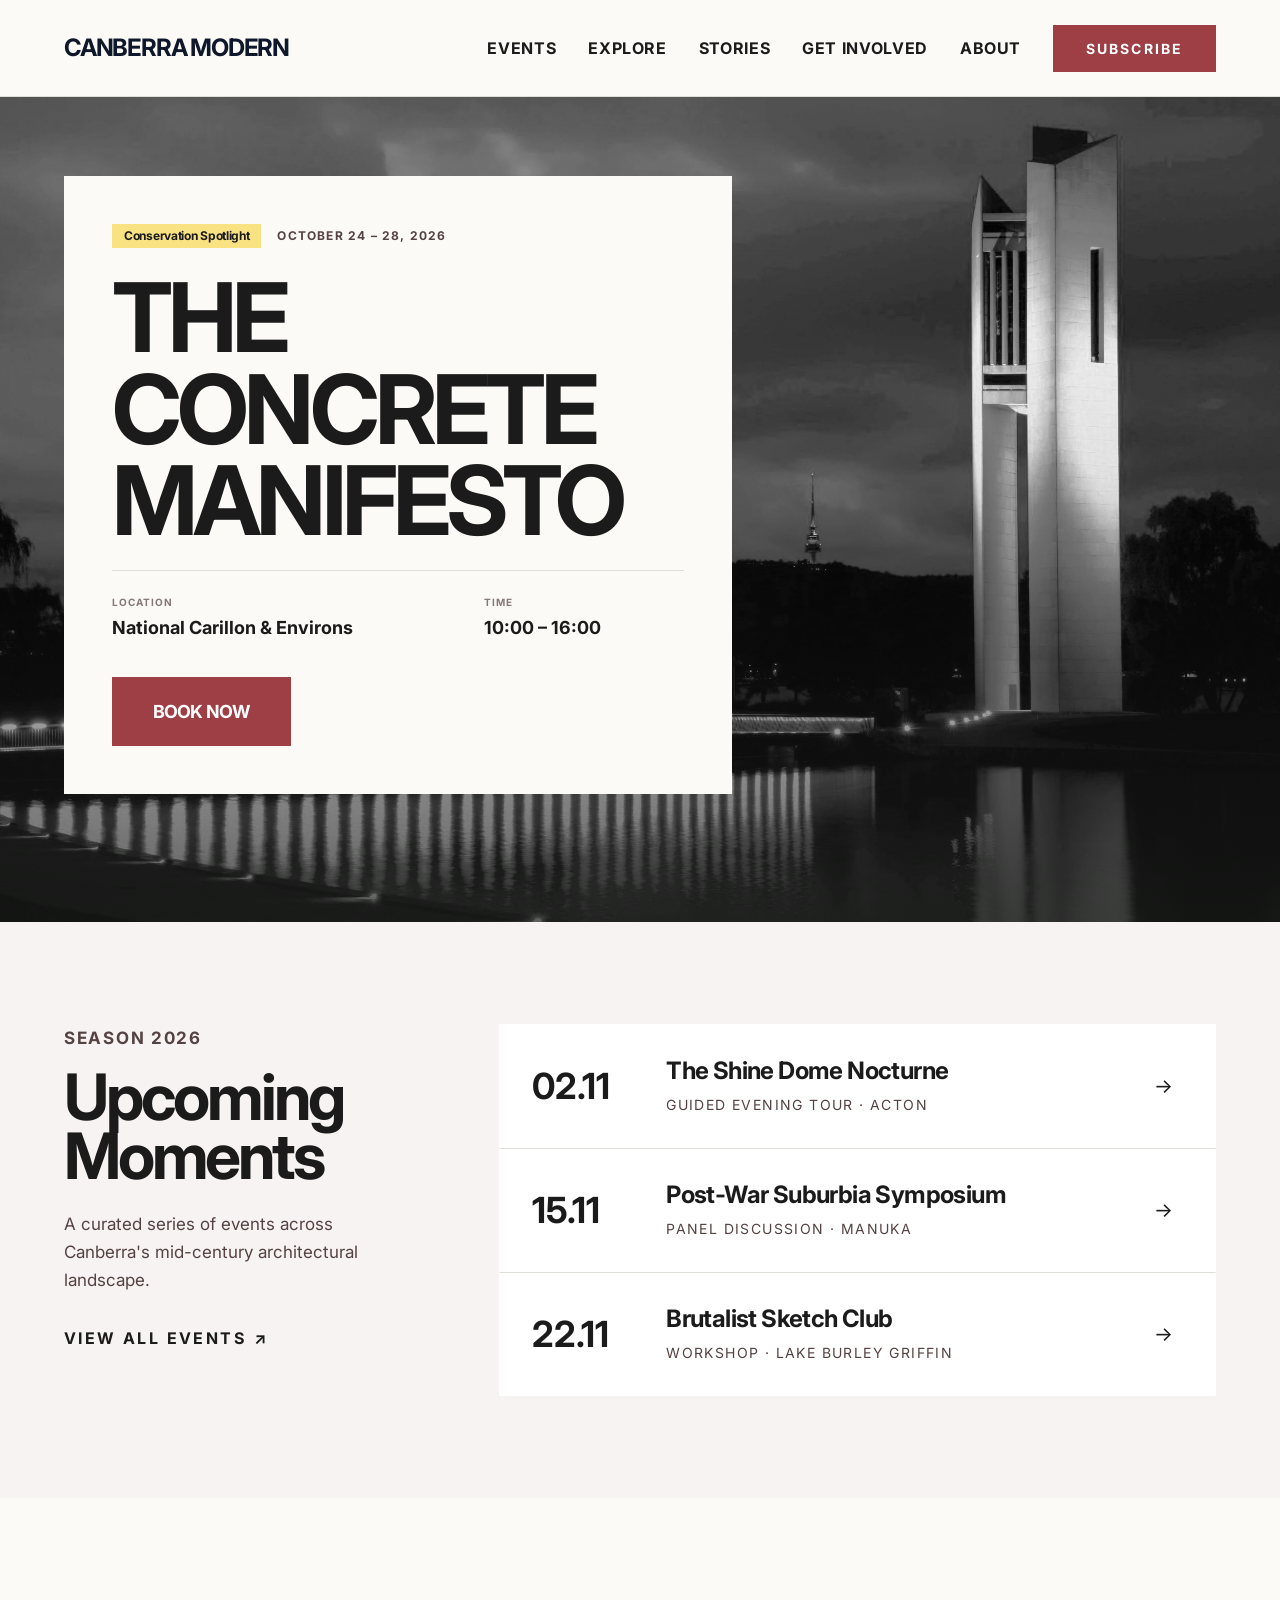
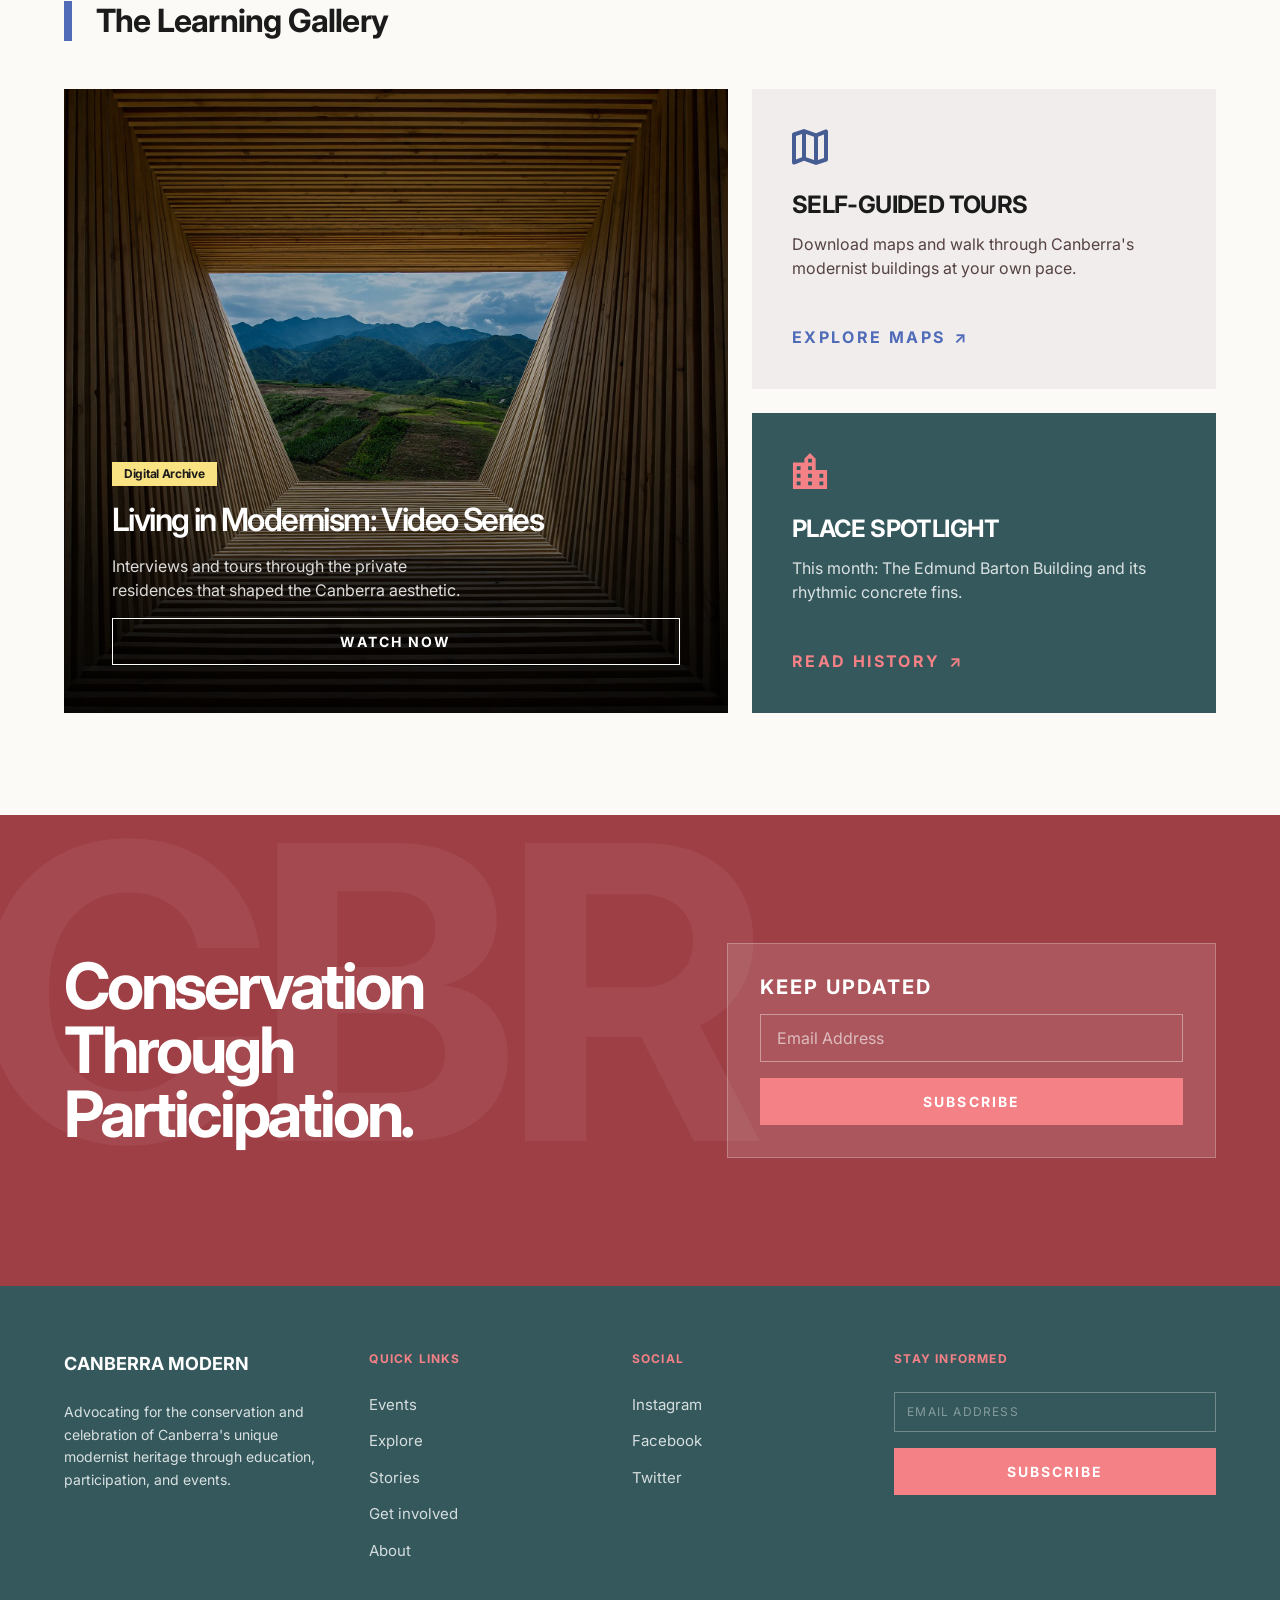
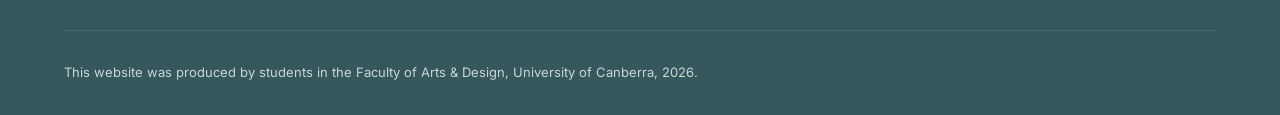
==== commit f6d60519: "Fix CTA arrow rendering" ====
--- a/index.html
+++ b/index.html
@@ -1,4 +1,4 @@
-<!DOCTYPE html>
+﻿<!DOCTYPE html>
 <html lang="en">
 <head>
 <meta charset="UTF-8" />
@@ -85,7 +85,7 @@
         <p class="eyebrow">Season 2026</p>
         <h2 id="upcoming">Upcoming<br>Moments</h2>
         <p>A curated series of events across Canberra's mid-century architectural landscape.</p>
-        <a class="link-arrow link-arrow--ink upcoming__see-all" href="events.html">View all events <span class="arrow" aria-hidden="true">&#x2197;</span></a>
+        <a class="link-arrow link-arrow--ink upcoming__see-all" href="events.html">View all events <span class="arrow" aria-hidden="true"></span></a>
       </div>
       <div class="event-rows">
         <a class="event-row" href="event-detail.html">
@@ -94,7 +94,7 @@
             <h3 class="event-row__title">The Shine Dome Nocturne</h3>
             <p class="event-row__meta">Guided Evening Tour &middot; Acton</p>
           </div>
-          <span class="event-row__arrow" aria-hidden="true">&#x2192;</span>
+          <span class="event-row__arrow" aria-hidden="true"></span>
         </a>
         <a class="event-row" href="event-detail.html">
           <span class="event-row__date">15.11</span>
@@ -102,7 +102,7 @@
             <h3 class="event-row__title">Post-War Suburbia Symposium</h3>
             <p class="event-row__meta">Panel Discussion &middot; Manuka</p>
           </div>
-          <span class="event-row__arrow" aria-hidden="true">&#x2192;</span>
+          <span class="event-row__arrow" aria-hidden="true"></span>
         </a>
         <a class="event-row" href="event-detail.html">
           <span class="event-row__date">22.11</span>
@@ -110,7 +110,7 @@
             <h3 class="event-row__title">Brutalist Sketch Club</h3>
             <p class="event-row__meta">Workshop &middot; Lake Burley Griffin</p>
           </div>
-          <span class="event-row__arrow" aria-hidden="true">&#x2192;</span>
+          <span class="event-row__arrow" aria-hidden="true"></span>
         </a>
       </div>
     </div>
@@ -138,7 +138,7 @@
             <h3 class="learn-card__title">Self-Guided Tours</h3>
             <p class="learn-card__desc">Download maps and walk through Canberra's modernist buildings at your own pace.</p>
           </div>
-          <a class="link-arrow learn-card__link" href="stories.html">Explore Maps <span class="arrow" aria-hidden="true">&#x2197;</span></a>
+          <a class="link-arrow learn-card__link" href="stories.html">Explore Maps <span class="arrow" aria-hidden="true"></span></a>
         </article>
         <article class="learn-card learn-card--dark">
           <div>
@@ -146,7 +146,7 @@
             <h3 class="learn-card__title">Place Spotlight</h3>
             <p class="learn-card__desc">This month: The Edmund Barton Building and its rhythmic concrete fins.</p>
           </div>
-          <a class="link-arrow link-arrow--pink learn-card__link" href="explore.html">Read History <span class="arrow" aria-hidden="true">&#x2197;</span></a>
+          <a class="link-arrow link-arrow--pink learn-card__link" href="explore.html">Read History <span class="arrow" aria-hidden="true"></span></a>
         </article>
       </div>
     </div>
--- a/assets/css/styles.css
+++ b/assets/css/styles.css
@@ -1,4 +1,4 @@
-﻿/*
+/*
    Canberra Modern Stylesheet
   
    Organisation:
@@ -39,7 +39,7 @@
 
   /* Accent palette */
   --color-teal:        #34585C;   
-  --color-blue:        #465D94;   
+  --color-blue:        #506CB8;
   --color-pink:        #F48186;   
   --color-yellow:      #F9E282;   
   --color-orange:      #EDA384;
@@ -84,10 +84,18 @@
   --tag-video-ink:          var(--color-white);
   --tag-news-bg:            #7087C1;
   --tag-news-ink:           var(--color-white);
-  --tag-atrisk-bg:          var(--color-red);
-  --tag-atrisk-ink:         var(--color-white);
+  --tag-atrisk-bg:          var(--color-yellow);
+  --tag-atrisk-ink:         var(--color-text);
   --tag-free-bg:            var(--color-card-2);
   --tag-free-ink:           var(--color-text);
+  --tag-residential-bg:     var(--color-teal);
+  --tag-residential-ink:    var(--color-white);
+  --tag-public-bg:          #4B5580;
+  --tag-public-ink:         var(--color-white);
+  --tag-place-tour-bg:      var(--color-red);
+  --tag-place-tour-ink:     var(--color-white);
+  --tag-civic-bg:           var(--color-pink);
+  --tag-civic-ink:          var(--color-text);
 
   /* type */
   --font-sans:        'Inter', 'Helvetica Neue', Arial, Helvetica, sans-serif;
@@ -296,7 +304,7 @@
 
 /*  2. Base  */
 
-html { scroll-behavior: smooth; }
+html { scroll-behavior: smooth; overflow-x: hidden; }
 body {
   background: var(--surface-page);
   color: var(--ink-default);
@@ -462,6 +470,9 @@
   letter-spacing: var(--tracking-tight);
 }
 
+.btn--blue { background: var(--color-blue); color: var(--color-white); }
+.btn--blue:hover { background: #3a4f7e; }
+
 .btn--ghost {
   background: transparent;
   color: var(--ink-strong);
@@ -491,7 +502,9 @@
 .link-arrow .arrow {
   display: inline-block;
   transition: transform var(--dur) var(--ease-out);
-  width: 15px; height: 15px;
+}
+.link-arrow .arrow::after {
+  content: "\2197\FE0E";
 }
 .link-arrow:hover { letter-spacing: 0.2em; }
 .link-arrow:hover .arrow { transform: translate(2px, -2px); }
@@ -525,6 +538,16 @@
 .tag--campaign  { background: var(--color-yellow);     color: var(--color-text);
                   letter-spacing: var(--tracking-wide); text-transform: uppercase; }
 
+/* Place category tags (explore page) */
+.tag--residential { background: var(--tag-residential-bg); color: var(--tag-residential-ink);
+                    letter-spacing: var(--tracking-wide); text-transform: uppercase; font-size: var(--type-label); padding: 8px 16px; }
+.tag--public      { background: var(--tag-public-bg);      color: var(--tag-public-ink);
+                    letter-spacing: var(--tracking-wide); text-transform: uppercase; font-size: var(--type-label); padding: 8px 16px; }
+.tag--place-tour  { background: var(--tag-place-tour-bg);  color: var(--tag-place-tour-ink);
+                    letter-spacing: var(--tracking-wide); text-transform: uppercase; font-size: var(--type-label); padding: 8px 16px; }
+.tag--civic       { background: var(--tag-civic-bg);       color: var(--tag-civic-ink);
+                    letter-spacing: var(--tracking-wide); text-transform: uppercase; font-size: var(--type-label); padding: 8px 16px; }
+
 /* Filter chips */
 .chips {
   display: flex; flex-wrap: wrap; gap: var(--space-3);
@@ -659,6 +682,7 @@
   font-size: 1.25rem;
   transition: transform var(--dur) var(--ease-out);
 }
+.event-row__arrow::after { content: "\2192\FE0E"; }
 .event-row:hover .event-row__arrow,
 .event-row:focus-visible .event-row__arrow { transform: translateX(4px); }
 
@@ -1056,6 +1080,13 @@
 .cta-band--red { background: var(--color-red); color: var(--color-white); }
 .cta-band--teal { background: var(--color-teal); color: var(--color-white); }
 .cta-band--blue { background: var(--color-blue); color: var(--color-white); }
+.cta-band--blue::before {
+  content: "";
+  position: absolute; inset: 0;
+  background: url('../images/cta-pattern.png') center / cover no-repeat;
+  opacity: 0.2;
+  pointer-events: none;
+}
 .cta-band--blue .cta-band__title { color: var(--color-white); }
 .cta-band--blue .cta-band__title .accent { color: var(--color-pink); }
 .cta-band__inner {
@@ -1148,13 +1179,18 @@
 
 /* context cards */
 .context-grid {
-  display: grid; grid-template-columns: repeat(3, 1fr); gap: 24px;
+  display: grid;
+  grid-template-columns: repeat(3, 1fr);
+  gap: clamp(16px, 2vw, 24px);
+  align-items: stretch;
 }
 .context-card {
-  padding: 28px;
+  padding: clamp(24px, 3vw, 36px);
   background: var(--surface-card);
-  display: flex; flex-direction: column; gap: 12px;
+  display: flex;
+  flex-direction: column;
   border-top: 3px solid var(--border-default);
+  transition: box-shadow 0.2s ease, transform 0.2s ease;
 }
 .context-card__desc { font-size: 0.9375rem; color: var(--ink-muted); line-height: 1.6; }
 
@@ -1224,6 +1260,70 @@
 
 /*  12. Explore page  */
 
+/* Explore page hero — full-width aerial image with editorial card overlay */
+.explore-hero {
+  position: relative;
+  overflow: hidden;
+  min-height: calc(100vh - 96px);
+  display: flex;
+  align-items: flex-end;
+  border-bottom: 1px solid var(--border-default);
+}
+.explore-hero__media {
+  position: absolute;
+  inset: 0;
+  z-index: 0;
+}
+.explore-hero__bg {
+  width: 100%;
+  height: 100%;
+  object-fit: cover;
+  object-position: center 40%;
+  filter: grayscale(100%) contrast(1.06) brightness(0.75);
+  display: block;
+}
+.explore-hero__overlay {
+  position: relative;
+  z-index: 1;
+  width: 100%;
+  padding-top: clamp(48px, 7vw, 80px);
+  padding-bottom: clamp(48px, 7vw, 80px);
+}
+.explore-hero__card {
+  background: var(--color-bg);
+  padding: clamp(28px, 4vw, 52px);
+  max-width: 500px;
+  display: flex;
+  flex-direction: column;
+  align-items: flex-start;
+  gap: 16px;
+}
+.explore-hero__title {
+  font-family: var(--font-display);
+  font-weight: var(--weight-bold);
+  font-size: clamp(2.25rem, 4.5vw, 4rem);
+  letter-spacing: var(--tracking-tight);
+  line-height: 0.92;
+  text-transform: uppercase;
+  color: var(--ink-strong);
+  margin: 0;
+}
+.explore-hero__stat {
+  font-weight: var(--weight-bold);
+  font-size: 0.875rem;
+  letter-spacing: var(--tracking-wider);
+  text-transform: uppercase;
+  color: var(--color-red);
+  margin: 0;
+}
+.explore-hero__lede {
+  font-size: 1rem;
+  line-height: 1.65;
+  color: var(--ink-muted);
+  margin: 0;
+  max-width: 42ch;
+}
+
 .explore-intro {
   padding-block: clamp(28px, 4vw, 48px);
   border-bottom: 1px solid var(--border-default);
@@ -1232,7 +1332,7 @@
   display: grid;
   grid-template-columns: 1fr 1.3fr;
   gap: clamp(24px, 5vw, 72px);
-  align-items: start;
+  align-items: center;
 }
 .explore-intro__title {
   font-family: var(--font-display);
@@ -1265,37 +1365,39 @@
 
 /* Featured place module */
 .explore-featured {
-  padding-block: clamp(32px, 4vw, 56px);
+  padding-block: clamp(48px, 6vw, 80px);
   border-bottom: 1px solid var(--border-default);
 }
 .place-feature {
   display: grid;
-  grid-template-columns: 1fr 1fr;
+  grid-template-columns: 1.15fr 1fr;
   gap: 0;
   overflow: hidden;
   border: 1px solid var(--border-default);
 }
 .place-feature__media {
-  aspect-ratio: 3 / 2;
+  aspect-ratio: 16 / 10;
   overflow: hidden;
   background: var(--surface-card);
 }
 .place-feature__media img {
   width: 100%; height: 100%;
   object-fit: cover;
+  object-position: center 55%;
+  filter: contrast(1.07) brightness(0.94);
   transition: transform var(--dur-slow) var(--ease-out);
 }
 .place-feature__body {
-  padding: clamp(32px, 4.5vw, 56px);
+  padding: clamp(28px, 3.5vw, 44px);
   background: var(--color-card);
   display: flex;
   flex-direction: column;
-  gap: 16px;
+  gap: 0;
   justify-content: center;
-  border-left: 5px solid var(--color-yellow);
 }
 .place-feature__meta {
-  display: flex; align-items: center; gap: 16px; flex-wrap: wrap;
+  display: flex; align-items: center; gap: 12px; flex-wrap: wrap;
+  margin-bottom: 20px;
 }
 .place-feature__eyebrow {
   font-size: var(--type-label);
@@ -1312,18 +1414,17 @@
   letter-spacing: var(--tracking-tight);
   line-height: 0.95;
   color: var(--ink-strong);
-  margin: 0;
+  margin: 0 0 14px;
 }
 .place-feature__desc {
   font-size: 1rem;
   line-height: 1.65;
   color: var(--ink-muted);
   max-width: 44ch;
-  margin: 0;
+  margin: 0 0 28px;
 }
 .place-feature__actions {
-  display: flex; gap: 20px; align-items: center; flex-wrap: wrap;
-  margin-top: 8px;
+  display: flex; gap: 24px; align-items: center; flex-wrap: wrap;
 }
 
 /* browse controls */
@@ -1333,6 +1434,26 @@
 }
 .explore-browse-controls__label {
   margin-bottom: 16px;
+}
+
+
+.explore-intro__left {
+  display: flex;
+  flex-direction: column;
+  align-items: flex-start;
+}
+.explore-intro__left .btn {
+  margin-top: var(--space-5);
+}
+
+.explore-intro__lede {
+  border-left: 3px solid var(--border-default);
+  padding-left: clamp(16px, 2vw, 24px);
+}
+
+
+.place-feature:hover .place-feature__media img {
+  transform: scale(1.03);
 }
 
 /* campaigns */
@@ -1379,6 +1500,7 @@
 }
 .campaign-card--featured {
   border-top: 4px solid var(--color-red);
+  background: var(--color-white);
 }
 .campaign-card__media {
   position: relative;
@@ -1413,9 +1535,21 @@
   font-weight: var(--weight-bold);
   letter-spacing: var(--tracking-wide);
   text-transform: uppercase;
-  color: var(--ink-muted);
+  color: var(--ink-strong);
   padding-left: 10px;
   border-left: 2px solid var(--border-default);
+}
+.campaign-card__status--fundraising {
+  color: var(--color-teal);
+  border-left-color: var(--color-teal);
+}
+.campaign-card__status--advocacy {
+  color: var(--color-red);
+  border-left-color: var(--color-red);
+}
+.campaign-card__status--research {
+  color: var(--color-blue);
+  border-left-color: var(--color-blue);
 }
 .campaign-card__title {
   font-family: var(--font-display);
@@ -1441,7 +1575,247 @@
   padding-top: var(--space-3);
 }
 
-/*  12c. Additional page blocks (event-detail, place-detail, stories, get-involved, about)  */
+.place-card {
+  border: 1px solid var(--border-default);
+  background: var(--color-white);
+  transition: border-color var(--dur) var(--ease-out),
+              box-shadow var(--dur) var(--ease-out),
+              transform var(--dur) var(--ease-out);
+}
+.place-card:hover,
+.place-card:focus-within {
+  border-color: var(--color-text);
+  box-shadow: var(--shadow-md);
+  transform: translateY(-2px);
+}
+.place-card .card__media {
+  aspect-ratio: 3 / 2;
+}
+.place-card .card__media img {
+  filter: grayscale(100%) contrast(1.08);
+}
+.place-card .card__media .tag {
+  font-size: var(--type-label);
+  letter-spacing: var(--tracking-wide);
+  text-transform: uppercase;
+  padding: 8px 16px;
+}
+.place-card .card__body {
+  padding: 20px 24px 24px;
+  gap: 8px;
+  flex: 1;
+}
+.place-card .card__title {
+  font-size: 1.25rem;
+}
+.place-card .card__actions {
+  margin-top: auto;
+  padding-top: 16px;
+  border-top: 1px solid var(--border-default);
+}
+
+
+/* Campaign strip */
+.campaign-strip {
+  padding-block: clamp(32px, 4vw, 52px);
+  border-top: 1px solid var(--border-default);
+}
+.campaign-strip__head {
+  display: flex;
+  justify-content: space-between;
+  align-items: center;
+  flex-wrap: wrap;
+  gap: 16px;
+  margin-bottom: 0;
+  padding-bottom: clamp(14px, 2vw, 20px);
+  border-bottom: 1px solid var(--border-default);
+}
+.campaign-strip__title {
+  font-family: var(--font-display);
+  font-weight: var(--weight-bold);
+  font-size: clamp(1.25rem, 2vw, 1.625rem);
+  letter-spacing: var(--tracking-tight);
+  text-transform: uppercase;
+  color: var(--ink-strong);
+  margin: 0;
+}
+.campaign-strip__list {
+  list-style: none;
+  padding: 0;
+  margin: 0;
+  border-bottom: 1px solid var(--border-default);
+}
+.campaign-row {
+  display: grid;
+  grid-template-columns: 1fr auto;
+  gap: clamp(16px, 2.5vw, 40px);
+  align-items: center;
+  padding: clamp(14px, 1.8vw, 20px) clamp(16px, 2vw, 24px);
+  background: var(--color-white);
+  border-top: 1px solid var(--border-default);
+  border-left: 3px solid var(--border-default);
+}
+.campaign-row__info {
+  display: flex;
+  flex-direction: column;
+  gap: 4px;
+}
+.campaign-row__status {
+  font-size: var(--type-eyebrow);
+  font-weight: var(--weight-bold);
+  letter-spacing: var(--tracking-wide);
+  text-transform: uppercase;
+}
+.campaign-row__status--fundraising { color: var(--color-teal); }
+.campaign-row__status--advocacy    { color: var(--color-red);  }
+.campaign-row__status--research    { color: var(--color-blue); }
+.campaign-row__name {
+  font-family: var(--font-display);
+  font-weight: var(--weight-bold);
+  font-size: 1.125rem;
+  letter-spacing: var(--tracking-snug);
+  color: var(--ink-strong);
+  margin: 0;
+}
+.campaign-row__goal {
+  font-size: var(--type-small);
+  line-height: 1.5;
+  color: var(--ink-muted);
+  margin: 0;
+  max-width: 56ch;
+}
+.campaign-row .btn {
+  font-size: var(--type-eyebrow);
+  padding: 10px 18px;
+  white-space: nowrap;
+}
+.explore-stories-link {
+  margin-top: clamp(16px, 2vw, 24px);
+  font-size: var(--type-small);
+  color: var(--ink-muted);
+}
+.explore-stories-link a {
+  color: var(--ink-strong);
+  font-weight: var(--weight-bold);
+  letter-spacing: var(--tracking-wide);
+  text-transform: uppercase;
+  font-size: var(--type-eyebrow);
+}
+
+/* Campaign pillar cards */
+.campaign-cards {
+  padding-top: clamp(36px, 4vw, 56px);
+  padding-bottom: clamp(56px, 7vw, 96px);
+}
+.campaign-cards__header {
+  margin-bottom: clamp(28px, 3.5vw, 40px);
+}
+.campaign-cards__heading {
+  margin-top: 8px;
+  margin-bottom: clamp(8px, 1.5vw, 14px);
+}
+.campaign-cards__intro {
+  font-size: var(--type-small);
+  line-height: 1.7;
+  color: var(--ink-muted);
+  max-width: 52ch;
+  margin: 0;
+}
+.campaign-pillars {
+  display: grid;
+  grid-template-columns: repeat(3, 1fr);
+  gap: 1px;
+  background: var(--border-default);
+  outline: 1px solid var(--border-default);
+}
+.campaign-pillar {
+  --card-accent: var(--color-teal);
+  padding: 24px;
+  background: var(--surface-page);
+  display: flex;
+  flex-direction: column;
+  gap: 12px;
+  transition: box-shadow var(--dur) var(--ease-out);
+}
+.campaign-pillar:hover,
+.campaign-pillar:focus-within {
+  box-shadow: inset 3px 0 0 var(--card-accent);
+}
+.campaign-pillar--teal { --card-accent: var(--color-teal); }
+.campaign-pillar--red  { --card-accent: var(--color-red);  }
+.campaign-pillar--blue { --card-accent: var(--color-blue); }
+.campaign-pillar__meta {
+  display: flex;
+  flex-direction: column;
+  gap: 3px;
+}
+.campaign-pillar__num {
+  font-family: var(--font-display);
+  font-weight: var(--weight-bold);
+  font-size: 0.6875rem;
+  letter-spacing: var(--tracking-widest);
+  text-transform: uppercase;
+  color: var(--card-accent);
+  display: block;
+}
+.campaign-pillar__status {
+  font-size: var(--type-eyebrow);
+  font-weight: var(--weight-bold);
+  letter-spacing: var(--tracking-wide);
+  text-transform: uppercase;
+  color: var(--ink-muted);
+}
+.campaign-pillar__title {
+  font-family: var(--font-display);
+  font-weight: var(--weight-bold);
+  font-size: 1.375rem;
+  letter-spacing: var(--tracking-snug);
+  color: var(--ink-strong);
+  margin: 0;
+  border-bottom: 3px solid var(--card-accent);
+  padding-bottom: 10px;
+}
+.campaign-pillar__desc {
+  font-size: 0.9375rem;
+  line-height: 1.6;
+  color: var(--ink-muted);
+  margin: 0;
+  flex: 1;
+}
+.campaign-pillar .link-arrow {
+  font-size: 0.8125rem;
+  letter-spacing: var(--tracking-wide);
+  margin-top: auto;
+}
+.campaign-pillar .link-arrow:hover {
+  letter-spacing: var(--tracking-wider);
+}
+.campaign-pillar .link-arrow:focus-visible {
+  outline: 2px solid var(--card-accent);
+  outline-offset: 3px;
+  border-radius: 1px;
+}
+.campaign-cards__foot {
+  margin-top: clamp(16px, 2vw, 24px);
+  font-size: var(--type-small);
+  color: var(--ink-muted);
+}
+.campaign-cards__foot a {
+  color: var(--ink-strong);
+  font-weight: var(--weight-bold);
+  letter-spacing: var(--tracking-wide);
+  text-transform: uppercase;
+  font-size: var(--type-eyebrow);
+}
+
+/* Section-head */
+.section-head__label {
+  display: flex;
+  flex-direction: column;
+  gap: 8px;
+}
+.section-head__label h2 { margin: 0; }
+
 
 .breadcrumb {
   font-size: 0.8125rem;
@@ -1561,8 +1935,8 @@
 .place-body__main h2:not(:first-child) { margin-top: 64px; }
 .place-body__main p { font-size: 1rem; line-height: 1.7; color: var(--ink-muted); margin-bottom: 16px; max-width: 64ch; }
 .context-card__eyebrow { font-family: var(--font-display); font-weight: var(--weight-bold); font-size: 1.75rem; color: var(--color-red); margin: 0 0 8px; line-height: 1; }
-.context-card__title { font-weight: var(--weight-bold); font-size: 1.125rem; letter-spacing: var(--tracking-snug); margin: 0 0 8px; }
-.context-card p:last-child { font-size: 0.9375rem; line-height: 1.6; color: var(--ink-muted); margin: 0; }
+.context-card__title { font-weight: var(--weight-bold); font-size: 1.125rem; letter-spacing: var(--tracking-wide); text-transform: uppercase; color: var(--ink-strong); margin: 0 0 12px; }
+.context-card p:last-child { font-size: 0.9375rem; line-height: 1.65; color: var(--ink-muted); margin: 0; }
 
 .place-meta { display: grid; gap: 16px; margin: 0; }
 .place-meta div { display: grid; grid-template-columns: 100px 1fr; gap: 12px; font-size: 0.9375rem; align-items: baseline; padding-bottom: 12px; border-bottom: 1px solid var(--border-subtle, rgba(0,0,0,0.08)); }
@@ -2273,32 +2647,37 @@
 .place-why__body p:not(.place-why__lead) { font-size: 0.9375rem; line-height: 1.75; color: var(--ink-muted); margin: 0; }
 
 /* Conservation context */
-.place-conservation__head { display: flex; justify-content: space-between; align-items: flex-end; padding-bottom: 20px; border-bottom: 1px solid var(--border-default); margin-bottom: clamp(24px, 3vw, 40px); }
+.place-conservation__head { display: flex; justify-content: space-between; align-items: flex-end; padding-bottom: 24px; border-bottom: 1px solid var(--border-default); margin-bottom: clamp(36px, 5vw, 56px); }
 .place-conservation__title { font-family: var(--font-display); font-weight: var(--weight-bold); font-size: clamp(2.5rem, 5vw, 5rem); line-height: 0.92; letter-spacing: var(--tracking-tight); text-transform: uppercase; white-space: pre-line; margin: 0; }
 
-/* Context card — featured (red) variant */
-.context-card__icon { color: var(--ink-muted); margin-bottom: 4px; }
-.context-card__icon svg { display: block; }
+/* Icon slot */
+.context-card__icon { display: flex; align-items: center; margin-bottom: 20px; }
+.context-card__icon img { display: block; width: 28px; height: 28px; }
+
+/* Featured (red) variant */
 .context-card--featured { background: var(--color-red); border-top-color: var(--color-red); }
+.context-card--featured .context-card__icon img { filter: brightness(0) invert(1); opacity: 0.85; }
 .context-card--featured .context-card__title { color: var(--color-white); }
-.context-card--featured p:last-child { color: rgba(255,255,255,0.82); }
-.context-card--featured .context-card__icon { color: rgba(255,255,255,0.7); }
+.context-card--featured p:last-child { color: rgba(255,255,255,0.88); }
 
 /* Related stories + CTA bottom */
-.place-bottom__grid { display: grid; grid-template-columns: 1fr 2fr; gap: clamp(24px, 4vw, 56px); align-items: start; }
+.place-bottom__grid { display: grid; grid-template-columns: 1fr 2fr; gap: clamp(24px, 4vw, 56px); align-items: center; }
 .place-related .eyebrow { margin-bottom: 16px; }
 .related-story-list { list-style: none; padding: 0; margin: 0; }
-.related-story-item { display: flex; flex-direction: column; gap: 8px; padding: 16px 0; border-bottom: 1px solid var(--border-default); }
+.related-story-item { display: flex; flex-direction: column; align-items: flex-start; gap: 8px; padding: 20px 0; border-bottom: 1px solid var(--border-default); }
 .related-story-item:first-child { border-top: 1px solid var(--border-default); }
-.related-story-item__link { font-weight: var(--weight-bold); font-size: 0.9375rem; color: var(--ink-strong); text-decoration: none; letter-spacing: var(--tracking-snug); }
+.related-story-item__link { font-weight: var(--weight-bold); font-size: 1rem; color: var(--ink-strong); text-decoration: none; letter-spacing: var(--tracking-snug); }
 .related-story-item__link:hover { color: var(--color-red); }
+.related-story-item__arrow { font-size: 1rem; color: var(--ink-muted); }
+.related-story-item__arrow::after { content: "\2192\FE0E"; }
+.place-related__eyebrow { color: var(--color-blue); }
 
 /* Place CTA image */
 .place-cta-image { position: relative; overflow: hidden; height: 420px; }
-.place-cta-image img { position: absolute; inset: 0; width: 100%; height: 100%; object-fit: cover; display: block; filter: grayscale(100%) brightness(0.32); }
-.place-cta-image__card { position: absolute; inset: 0; display: flex; flex-direction: column; justify-content: flex-end; padding: clamp(24px, 4vw, 48px); }
-.place-cta-image__title { font-family: var(--font-display); font-weight: var(--weight-bold); font-size: clamp(1.75rem, 3.5vw, 3rem); line-height: 0.95; letter-spacing: var(--tracking-tight); text-transform: uppercase; color: var(--color-white); white-space: pre-line; margin-bottom: 16px; }
-.place-cta-image__card p { font-size: 0.875rem; line-height: 1.6; color: rgba(255,255,255,0.75); margin-bottom: 24px; max-width: 40ch; }
+.place-cta-image img { position: absolute; inset: 0; width: 100%; height: 100%; object-fit: cover; display: block; }
+.place-cta-image__card { position: absolute; top: 50%; left: 50%; transform: translate(-50%, -50%); background: var(--color-white); padding: 40px; width: 55%; max-width: 420px; display: flex; flex-direction: column; gap: 20px; }
+.place-cta-image__title { font-family: var(--font-display); font-weight: var(--weight-bold); font-size: clamp(1.375rem, 2vw, 1.75rem); line-height: 1.05; letter-spacing: var(--tracking-tight); text-transform: uppercase; color: var(--ink-strong); margin: 0; }
+.place-cta-image__card p { font-size: 0.875rem; line-height: 1.65; color: var(--ink-muted); margin: 0; }
 
 .archived-perspectives {
   background: var(--surface-band);
@@ -2326,8 +2705,27 @@
 }
 
 /* event card variant */
+.card--event { background: var(--color-white); }
 .card--event .card__media { aspect-ratio: 3 / 4; }
-.card--event .card__body  { border-top: 2px solid var(--color-red); }
+.card--event .card__media img {
+  filter: grayscale(100%) contrast(1.08);
+}
+.card--event .card__body {
+  flex: 1;
+  padding-top: 20px;
+  gap: 12px;
+}
+.card--event .card__actions {
+  margin-top: auto;
+  padding-top: 12px;
+}
+/* normalize all event card tags to one consistent spec */
+.card--event .card__media .tag {
+  font-size: var(--type-label);
+  letter-spacing: var(--tracking-wide);
+  text-transform: uppercase;
+  padding: 8px 16px;
+}
 
 /* Past event tag */
 .tag--past {
@@ -2457,9 +2855,10 @@
 
 /* Medium tablet */
 @media (max-width: 900px) {
-  .explore-intro__inner { grid-template-columns: 1fr; gap: 16px; }
+  .explore-intro__inner { grid-template-columns: 1fr; gap: 16px; align-items: start; }
+  .explore-intro__lede { border-left: 3px solid var(--border-default); padding-left: 16px; }
   .place-feature { grid-template-columns: 1fr; }
-  .place-feature__body { border-left: 0; border-top: 5px solid var(--color-yellow); }
+  .place-feature__body { padding: 28px 24px; }
   .campaigns__head { grid-template-columns: 1fr; gap: 16px; }
   .campaigns__grid { grid-template-columns: 1fr 1fr; }
   .campaigns__grid .campaign-card:last-child { grid-column: 1 / -1; }
@@ -2475,6 +2874,7 @@
   .context-grid         { grid-template-columns: 1fr; }
   .card-grid--2         { grid-template-columns: 1fr; }
   .about-pillars        { grid-template-columns: repeat(2, 1fr); }
+  .campaign-pillars     { grid-template-columns: repeat(2, 1fr); }
   .event-expect__list   { grid-template-columns: repeat(2, 1fr); }
   .event-side-card      { position: static; }
   .involve-block--support { grid-template-columns: 1fr; }
@@ -2493,6 +2893,8 @@
     -webkit-overflow-scrolling: touch;
     scrollbar-width: none;
     padding-bottom: 4px;
+    min-width: 0;
+    width: 100%;
   }
   .chips::-webkit-scrollbar { display: none; }
   .chip { flex-shrink: 0; }
@@ -2558,18 +2960,58 @@
   .hero-events                { grid-template-columns: 1fr; gap: 24px; }
   .hero-events__eyebrow       { margin-bottom: 16px; }
   .hero-events__title         { font-size: clamp(3rem, 14vw, 5rem); }
+
+  .explore-hero {
+    flex-direction: column;
+    min-height: 0;
+    align-items: stretch;
+  }
+  .explore-hero__media {
+    position: relative;
+    height: 260px;
+    flex-shrink: 0;
+  }
+  .explore-hero__overlay {
+    padding-top: clamp(24px, 4vw, 36px);
+    padding-bottom: clamp(28px, 4vw, 40px);
+  }
+  .explore-hero__card {
+    max-width: none;
+  }
+  .explore-hero__title { font-size: clamp(1.75rem, 9vw, 2.75rem); }
 }
 
 /* Mobile */
 @media (max-width: 600px) {
+  .explore-controls {
+    flex-direction: column;
+    align-items: stretch;
+  }
+  .explore-controls .search-bar {
+    max-width: none;
+    flex: none;
+  }
+
+  .campaign-row {
+    grid-template-columns: 1fr;
+    gap: 12px;
+    padding: clamp(14px, 4vw, 18px) 16px;
+  }
+  .campaign-row .btn,
+  .campaign-row .link-arrow {
+    align-self: flex-start;
+  }
+
+  .explore-hero__media  { height: 210px; }
   .explore-intro__title { font-size: clamp(1.75rem, 9vw, 2.5rem); white-space: normal; }
   .explore-intro__lede  { font-size: 1rem; }
   .place-feature__title { font-size: clamp(1.75rem, 8vw, 2.5rem); }
-  .place-feature__body  { padding: 28px 24px; }
+  .place-feature__body  { padding: 24px 20px; }
   .campaigns__grid { grid-template-columns: 1fr; }
   .campaigns__grid .campaign-card:last-child { grid-column: auto; }
 
-  .about-pillars { grid-template-columns: 1fr; }
+  .about-pillars    { grid-template-columns: 1fr; }
+  .campaign-pillars { grid-template-columns: 1fr; }
   .partners-grid { grid-template-columns: repeat(2, 1fr); }
   .involve-contact__fields { grid-template-columns: 1fr; }
   .involve-hero__title { overflow-wrap: break-word; }
@@ -2594,8 +3036,9 @@
   .place-hero-split__title { overflow-wrap: break-word; }
   .place-conservation__title { font-size: clamp(1.75rem, 8vw, 2.5rem); white-space: normal; }
   .place-conservation__head { flex-direction: column; align-items: flex-start; gap: 12px; }
-  .place-cta-image { min-height: 260px; }
-  .place-cta-image__title { font-size: clamp(1.5rem, 7vw, 2rem); }
+  .place-cta-image { min-height: 320px; }
+  .place-cta-image__card { width: 82%; padding: 28px 24px; }
+  .place-cta-image__title { font-size: clamp(1.375rem, 6vw, 1.75rem); }
   .home-hero .feature-card .btn { width: 100%; }
   .learning__feature-content { padding: 24px; }
   .learning__feature { min-height: 260px; }
